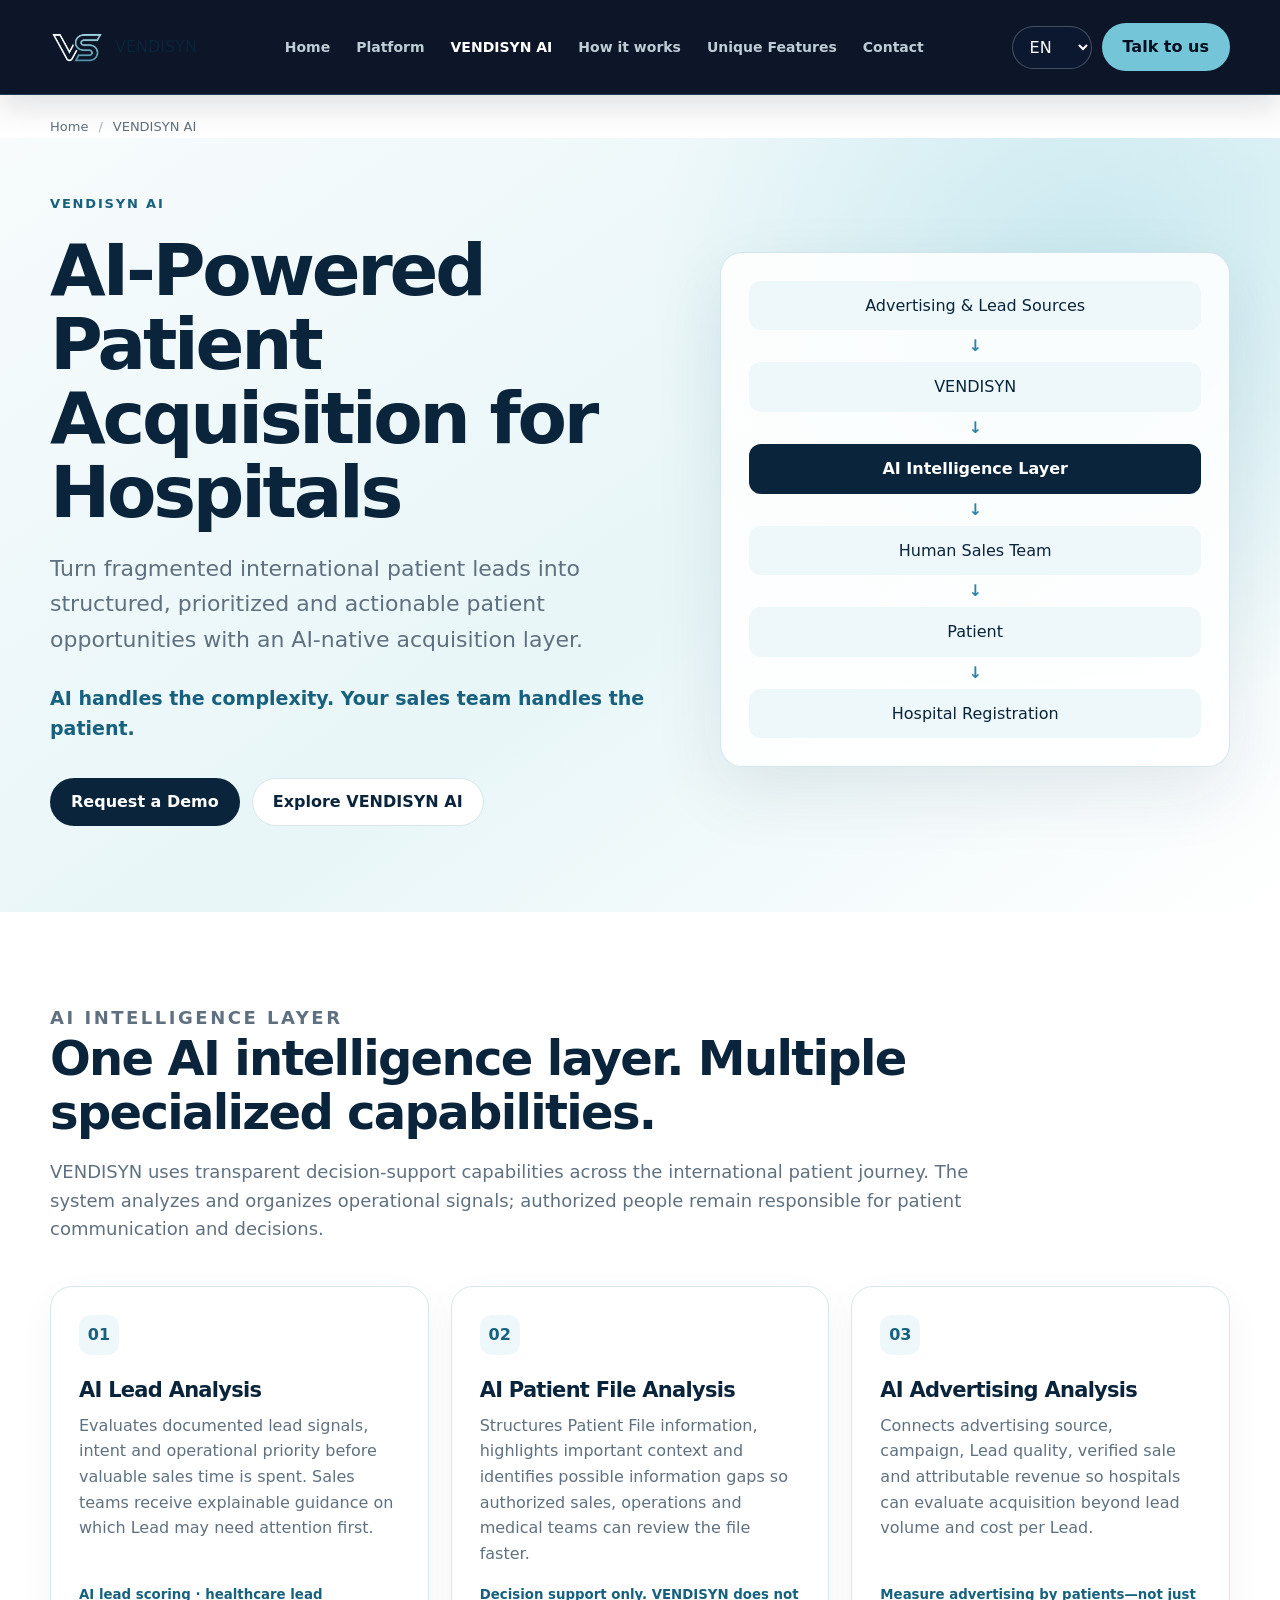
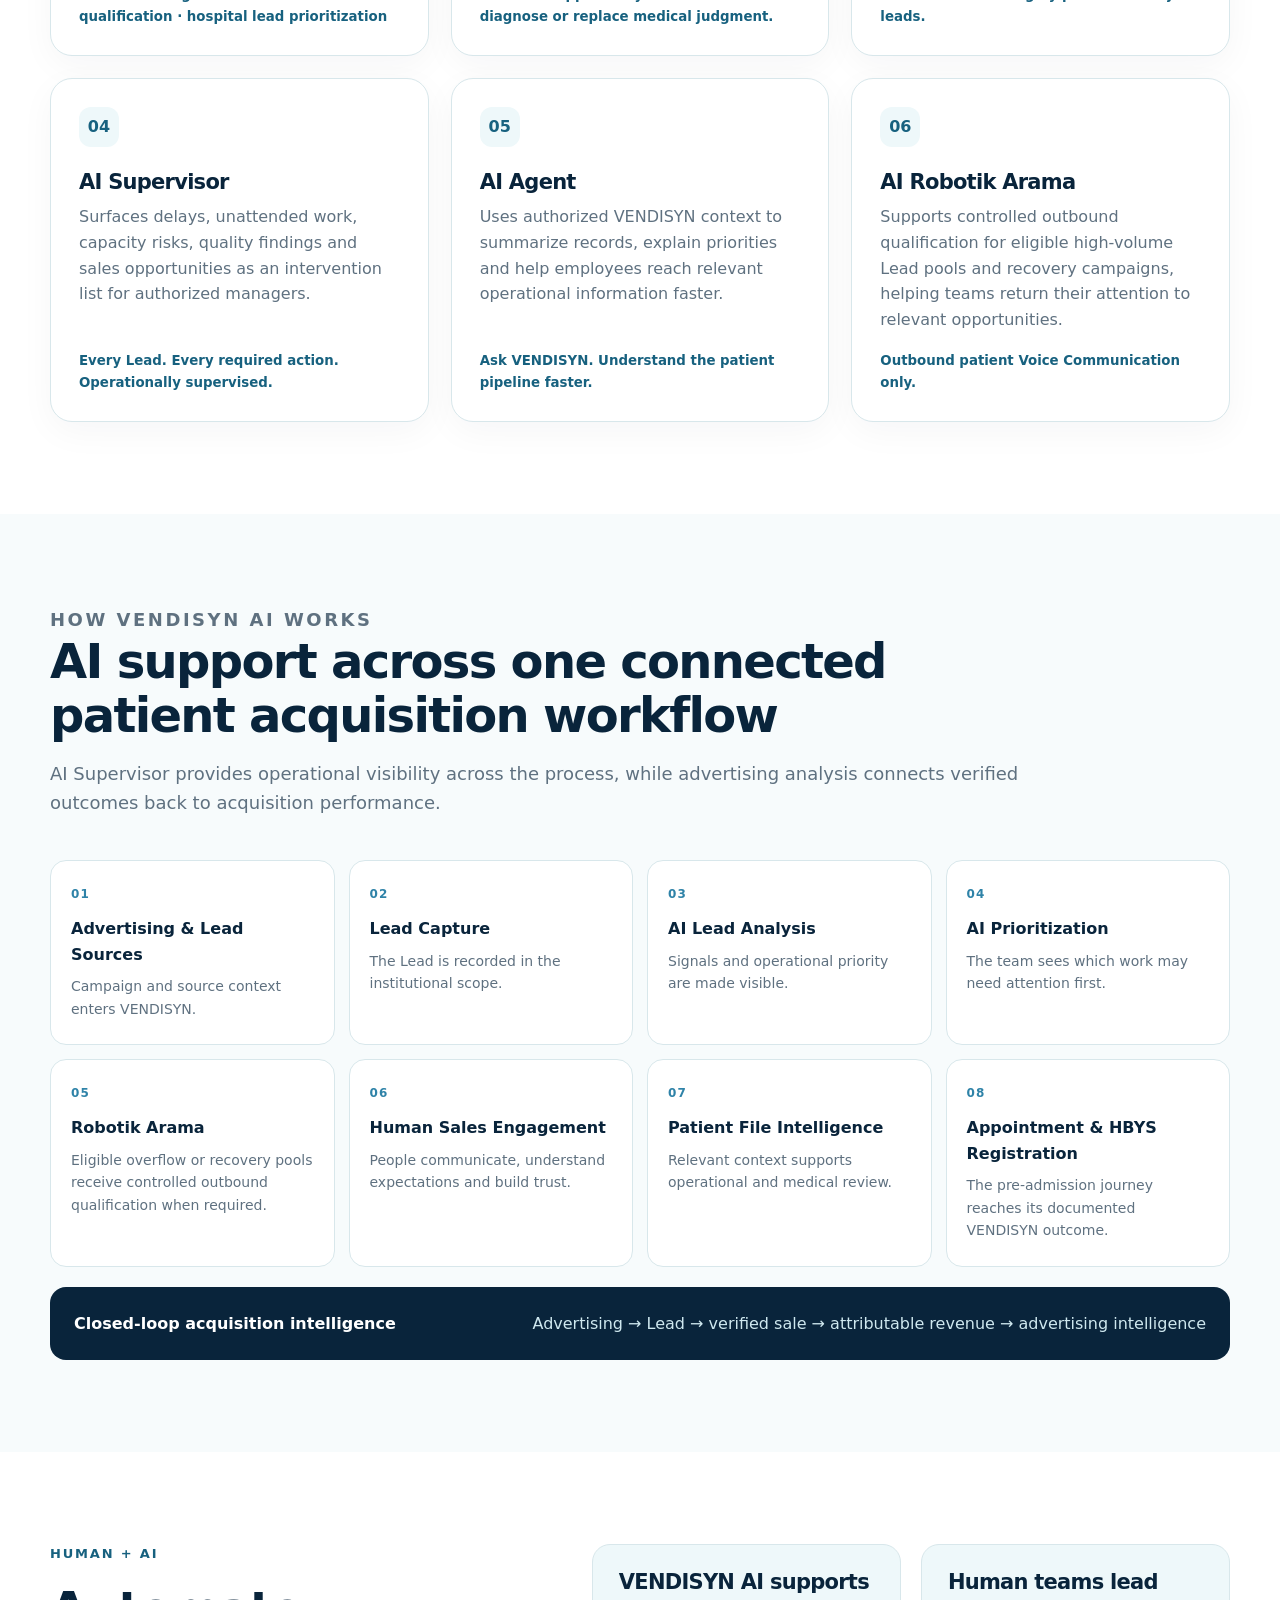
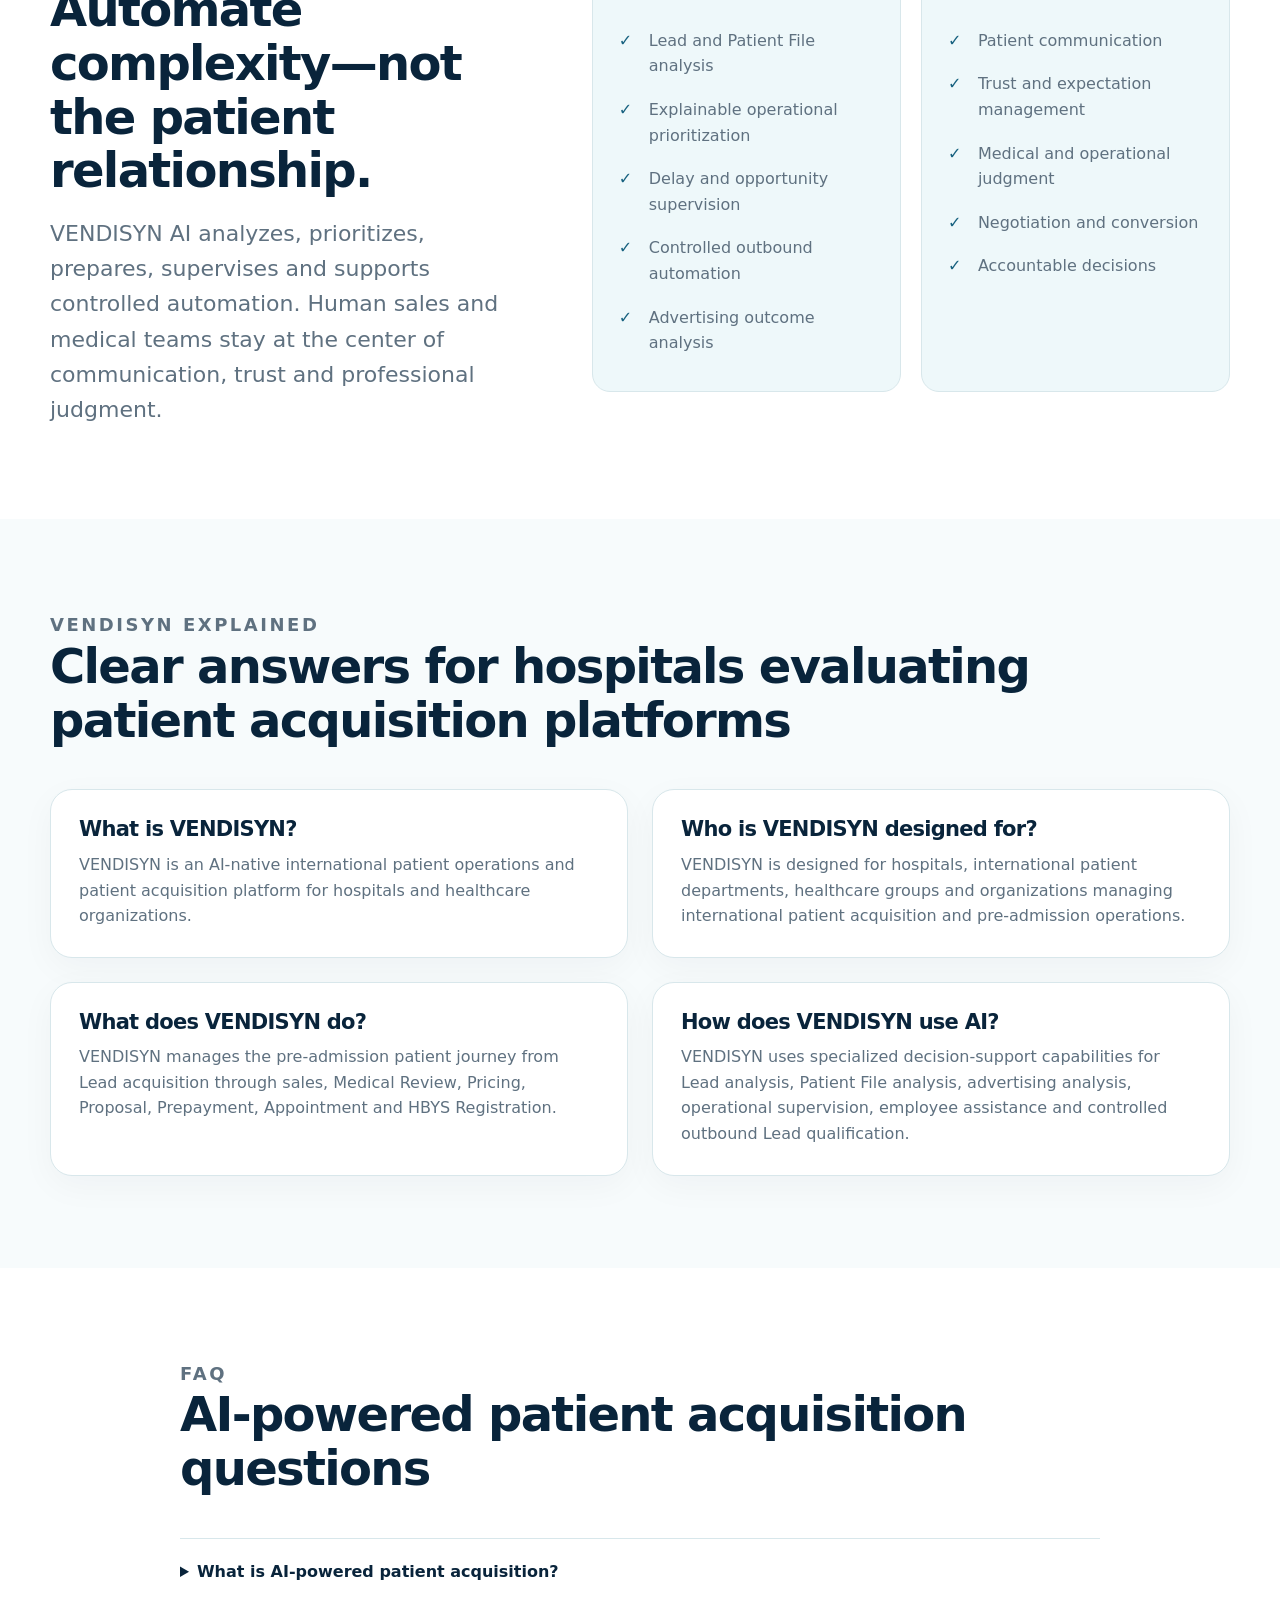
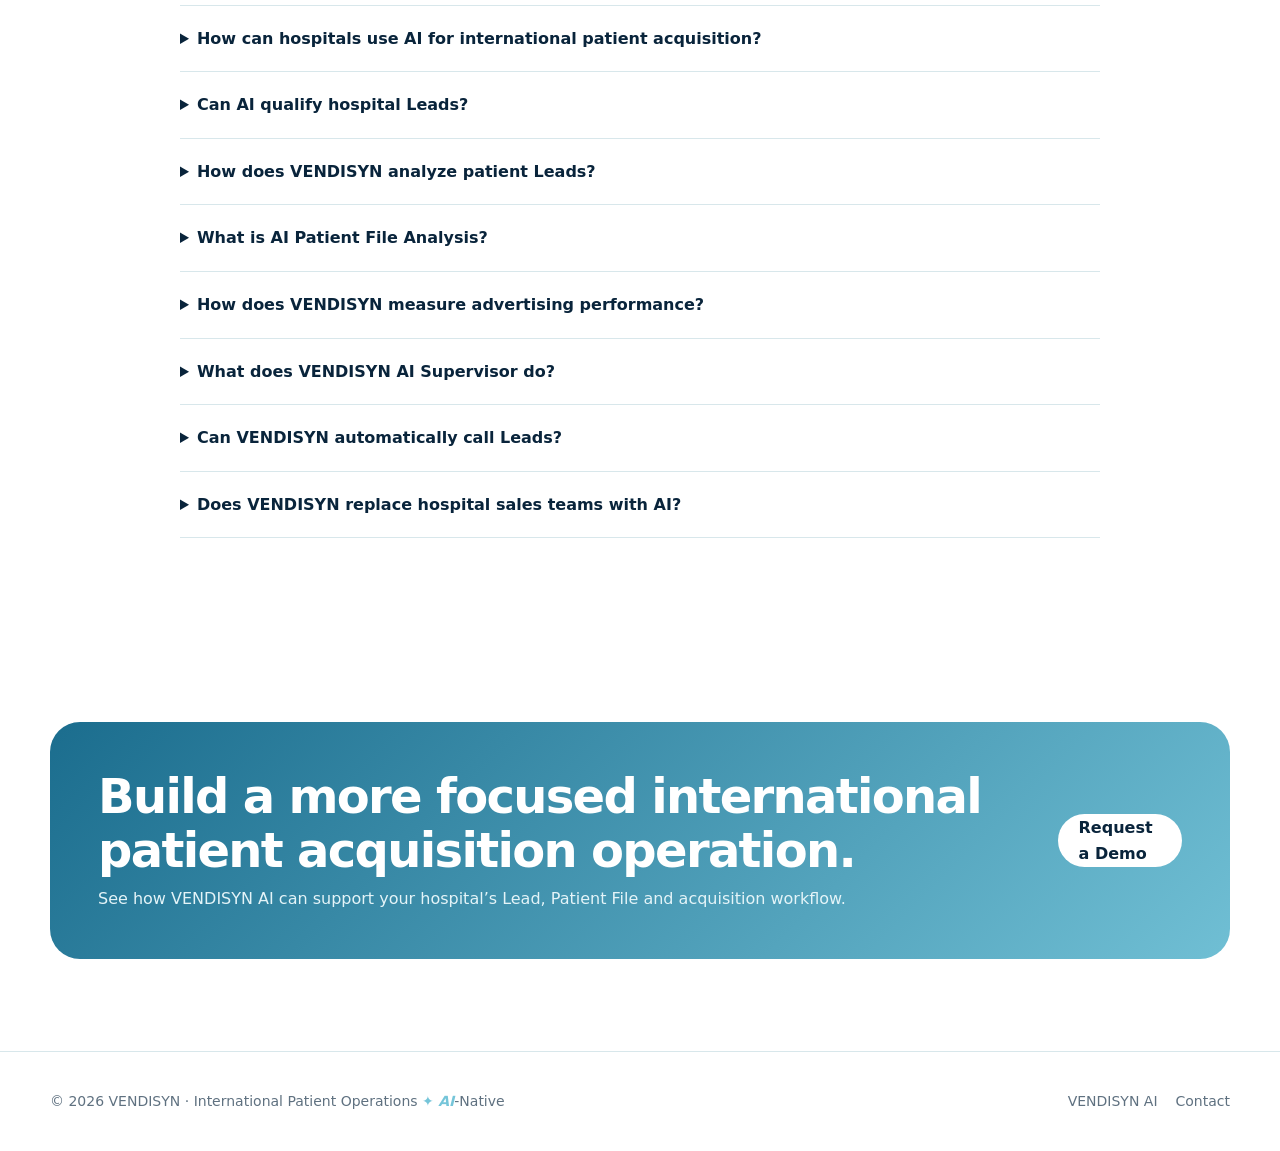
==== ai-powered-patient-acquisition.html @ 74952fb4 "feat: add multilingual VENDISYN AI landing page" ====
<!doctype html>
<html lang="en">
<head>
  <meta charset="utf-8">
  <meta name="viewport" content="width=device-width,initial-scale=1">
  <meta name="description" content="VENDISYN helps hospitals analyze, prioritize and supervise international patient leads with AI-powered patient acquisition and human-led engagement.">
  <meta name="robots" content="index,follow,max-image-preview:large">
  <link rel="canonical" href="https://vendisyn.com/ai-powered-patient-acquisition.html">
  <link rel="alternate" hreflang="en" href="https://vendisyn.com/ai-powered-patient-acquisition.html">
  <link rel="alternate" hreflang="tr" href="https://vendisyn.com/tr/ai-powered-patient-acquisition.html">
  <link rel="alternate" hreflang="fr" href="https://vendisyn.com/fr/ai-powered-patient-acquisition.html">
  <link rel="alternate" hreflang="ar" href="https://vendisyn.com/ar/ai-powered-patient-acquisition.html">
  <link rel="alternate" hreflang="ru" href="https://vendisyn.com/ru/ai-powered-patient-acquisition.html">
  <link rel="alternate" hreflang="zh" href="https://vendisyn.com/zh/ai-powered-patient-acquisition.html">
  <link rel="alternate" hreflang="es" href="https://vendisyn.com/es/ai-powered-patient-acquisition.html">
  <link rel="alternate" hreflang="x-default" href="https://vendisyn.com/ai-powered-patient-acquisition.html">
  <meta property="og:type" content="website">
  <meta property="og:site_name" content="VENDISYN">
  <meta property="og:title" content="AI-Powered Patient Acquisition for Hospitals | VENDISYN">
  <meta property="og:description" content="Analyze, prioritize and supervise international patient opportunities while keeping human teams at the center of patient relationships.">
  <meta property="og:url" content="https://vendisyn.com/ai-powered-patient-acquisition.html">
  <meta property="og:image" content="https://vendisyn.com/assets/vendisyn-logo.png">
  <meta name="twitter:card" content="summary_large_image">
  <meta name="twitter:title" content="AI-Powered Patient Acquisition for Hospitals | VENDISYN">
  <meta name="twitter:description" content="An AI-native acquisition layer for hospital international patient operations.">
  <meta name="twitter:image" content="https://vendisyn.com/assets/vendisyn-logo.png">
  <title>AI-Powered Patient Acquisition for Hospitals | VENDISYN</title>
  <link rel="stylesheet" href="assets/styles.css?v=20260907-1">
  <script defer src="assets/ai-language.js?v=20260907-2"></script>
  <script type="application/ld+json">
  {
    "@context": "https://schema.org",
    "@graph": [
      {
        "@type": "WebPage",
        "@id": "https://vendisyn.com/ai-powered-patient-acquisition.html#webpage",
        "url": "https://vendisyn.com/ai-powered-patient-acquisition.html",
        "name": "AI-Powered Patient Acquisition for Hospitals",
        "description": "VENDISYN helps hospitals analyze, prioritize and supervise international patient leads while keeping human teams at the center of patient relationships.",
        "isPartOf": { "@id": "https://vendisyn.com/#website" },
        "about": { "@id": "https://vendisyn.com/#software" }
      },
      {
        "@type": "BreadcrumbList",
        "itemListElement": [
          { "@type": "ListItem", "position": 1, "name": "Home", "item": "https://vendisyn.com/" },
          { "@type": "ListItem", "position": 2, "name": "VENDISYN AI", "item": "https://vendisyn.com/ai-powered-patient-acquisition.html" }
        ]
      },
      {
        "@type": "FAQPage",
        "mainEntity": [
          { "@type": "Question", "name": "What is AI-powered patient acquisition?", "acceptedAnswer": { "@type": "Answer", "text": "AI-powered patient acquisition uses analysis, prioritization, supervision and controlled automation to help hospital teams turn incoming leads into structured patient opportunities." } },
          { "@type": "Question", "name": "How can hospitals use AI for international patient acquisition?", "acceptedAnswer": { "@type": "Answer", "text": "Hospitals can use AI-assisted decision support to assess lead signals, prioritize follow-up, summarize Patient File context, identify operational delays and connect advertising activity with verified operational outcomes." } },
          { "@type": "Question", "name": "Can AI qualify hospital leads?", "acceptedAnswer": { "@type": "Answer", "text": "AI and controlled outbound Robotik Arama workflows can support initial qualification and prioritization. Human sales teams remain responsible for patient conversations, trust and conversion decisions." } },
          { "@type": "Question", "name": "What does VENDISYN AI Supervisor do?", "acceptedAnswer": { "@type": "Answer", "text": "VENDISYN AI Supervisor surfaces delays, unattended work, capacity risks and sales opportunities as a read-only intervention list for authorized managers." } },
          { "@type": "Question", "name": "Can VENDISYN automatically call leads?", "acceptedAnswer": { "@type": "Answer", "text": "Yes. VENDISYN supports controlled outbound Robotik Arama for eligible high-volume and recovery lead pools. It is not an inbound call center, PBX or IVR system." } },
          { "@type": "Question", "name": "Does VENDISYN replace hospital sales teams with AI?", "acceptedAnswer": { "@type": "Answer", "text": "No. VENDISYN is designed to make human sales teams more effective. AI supports analysis, prioritization, supervision and controlled automation while human teams manage conversations and relationships where trust matters most." } }
        ]
      }
    ]
  }
  </script>
</head>
<body class="ai-page">
<a class="skip-link" href="#main">Skip to content</a>
<header class="site-header"><div class="container nav"><a class="brand" href="index.html"><img src="assets/vendisyn-logo.png" alt="VENDISYN"><span>VENDISYN</span></a><nav class="nav-links" data-menu><a href="index.html" data-i18n="navHome">Home</a><a href="platform.html" data-i18n="navPlatform">Platform</a><a aria-current="page" href="ai-powered-patient-acquisition.html">VENDISYN AI</a><a href="how-it-works.html" data-i18n="navHow">How it works</a><a href="unique-features.html" data-i18n="navUnique">Unique Features</a><a href="contact.html" data-i18n="navContact">Contact</a></nav><div class="nav-actions"><select class="language-select" data-language aria-label="Language"><option value="en">EN</option><option value="tr">TR</option><option value="fr">FR</option><option value="ar">AR</option><option value="ru">RU</option><option value="zh">中文</option><option value="es">ES</option></select><a class="button" href="contact.html" data-i18n="navTalk">Talk to us</a><button class="menu-button" data-menu-button aria-label="Menu" aria-expanded="false"><svg width="26" height="26" viewBox="0 0 24 24" fill="none" stroke="currentColor" stroke-width="2"><path d="M4 7h16M4 12h16M4 17h16"/></svg></button></div></div></header>

<main id="main">
  <nav class="breadcrumb container" aria-label="Breadcrumb"><ol><li><a href="index.html">Home</a></li><li aria-current="page">VENDISYN AI</li></ol></nav>
  <section class="ai-hero"><div class="container ai-hero-grid"><div><p class="eyebrow">VENDISYN AI</p><h1>AI-Powered Patient Acquisition for Hospitals</h1><p class="lead">Turn fragmented international patient leads into structured, prioritized and actionable patient opportunities with an AI-native acquisition layer.</p><p class="ai-principle">AI handles the complexity. Your sales team handles the patient.</p><div class="hero-actions"><a class="button" href="contact.html">Request a Demo</a><a class="button secondary" href="#intelligence-layer">Explore VENDISYN AI</a></div></div><aside class="ai-map" aria-label="VENDISYN AI acquisition workflow"><span>Advertising &amp; Lead Sources</span><b>↓</b><span>VENDISYN</span><b>↓</b><strong>AI Intelligence Layer</strong><b>↓</b><span>Human Sales Team</span><b>↓</b><span>Patient</span><b>↓</b><span>Hospital Registration</span></aside></div></section>

  <section class="section" id="intelligence-layer"><div class="container"><div class="section-head wide"><p class="eyebrow">AI INTELLIGENCE LAYER</p><h2>One AI intelligence layer. Multiple specialized capabilities.</h2><p>VENDISYN uses transparent decision-support capabilities across the international patient journey. The system analyzes and organizes operational signals; authorized people remain responsible for patient communication and decisions.</p></div><div class="ai-capability-grid">
    <article class="card"><span class="number">01</span><h3>AI Lead Analysis</h3><p>Evaluates documented lead signals, intent and operational priority before valuable sales time is spent. Sales teams receive explainable guidance on which Lead may need attention first.</p><small>AI lead scoring · healthcare lead qualification · hospital lead prioritization</small></article>
    <article class="card"><span class="number">02</span><h3>AI Patient File Analysis</h3><p>Structures Patient File information, highlights important context and identifies possible information gaps so authorized sales, operations and medical teams can review the file faster.</p><small>Decision support only. VENDISYN does not diagnose or replace medical judgment.</small></article>
    <article class="card"><span class="number">03</span><h3>AI Advertising Analysis</h3><p>Connects advertising source, campaign, Lead quality, verified sale and attributable revenue so hospitals can evaluate acquisition beyond lead volume and cost per Lead.</p><small>Measure advertising by patients—not just leads.</small></article>
    <article class="card"><span class="number">04</span><h3>AI Supervisor</h3><p>Surfaces delays, unattended work, capacity risks, quality findings and sales opportunities as an intervention list for authorized managers.</p><small>Every Lead. Every required action. Operationally supervised.</small></article>
    <article class="card"><span class="number">05</span><h3>AI Agent</h3><p>Uses authorized VENDISYN context to summarize records, explain priorities and help employees reach relevant operational information faster.</p><small>Ask VENDISYN. Understand the patient pipeline faster.</small></article>
    <article class="card"><span class="number">06</span><h3>AI Robotik Arama</h3><p>Supports controlled outbound qualification for eligible high-volume Lead pools and recovery campaigns, helping teams return their attention to relevant opportunities.</p><small>Outbound patient Voice Communication only.</small></article>
  </div></div></section>

  <section class="section soft"><div class="container"><div class="section-head wide"><p class="eyebrow">HOW VENDISYN AI WORKS</p><h2>AI support across one connected patient acquisition workflow</h2><p>AI Supervisor provides operational visibility across the process, while advertising analysis connects verified outcomes back to acquisition performance.</p></div><div class="ai-workflow"><div><strong>Advertising &amp; Lead Sources</strong><span>Campaign and source context enters VENDISYN.</span></div><div><strong>Lead Capture</strong><span>The Lead is recorded in the institutional scope.</span></div><div><strong>AI Lead Analysis</strong><span>Signals and operational priority are made visible.</span></div><div><strong>AI Prioritization</strong><span>The team sees which work may need attention first.</span></div><div><strong>Robotik Arama</strong><span>Eligible overflow or recovery pools receive controlled outbound qualification when required.</span></div><div><strong>Human Sales Engagement</strong><span>People communicate, understand expectations and build trust.</span></div><div><strong>Patient File Intelligence</strong><span>Relevant context supports operational and medical review.</span></div><div><strong>Appointment &amp; HBYS Registration</strong><span>The pre-admission journey reaches its documented VENDISYN outcome.</span></div></div><div class="closed-loop"><strong>Closed-loop acquisition intelligence</strong><span>Advertising → Lead → verified sale → attributable revenue → advertising intelligence</span></div></div></section>

  <section class="section"><div class="container human-ai"><div><p class="eyebrow">HUMAN + AI</p><h2>Automate complexity—not the patient relationship.</h2><p class="lead">VENDISYN AI analyzes, prioritizes, prepares, supervises and supports controlled automation. Human sales and medical teams stay at the center of communication, trust and professional judgment.</p></div><div class="human-ai-columns"><article><h3>VENDISYN AI supports</h3><ul class="feature-list"><li>Lead and Patient File analysis</li><li>Explainable operational prioritization</li><li>Delay and opportunity supervision</li><li>Controlled outbound automation</li><li>Advertising outcome analysis</li></ul></article><article><h3>Human teams lead</h3><ul class="feature-list"><li>Patient communication</li><li>Trust and expectation management</li><li>Medical and operational judgment</li><li>Negotiation and conversion</li><li>Accountable decisions</li></ul></article></div></div></section>

  <section class="section soft entity-answers"><div class="container"><div class="section-head wide"><p class="eyebrow">VENDISYN EXPLAINED</p><h2>Clear answers for hospitals evaluating patient acquisition platforms</h2></div><div class="grid-2"><article class="card"><h3>What is VENDISYN?</h3><p>VENDISYN is an AI-native international patient operations and patient acquisition platform for hospitals and healthcare organizations.</p></article><article class="card"><h3>Who is VENDISYN designed for?</h3><p>VENDISYN is designed for hospitals, international patient departments, healthcare groups and organizations managing international patient acquisition and pre-admission operations.</p></article><article class="card"><h3>What does VENDISYN do?</h3><p>VENDISYN manages the pre-admission patient journey from Lead acquisition through sales, Medical Review, Pricing, Proposal, Prepayment, Appointment and HBYS Registration.</p></article><article class="card"><h3>How does VENDISYN use AI?</h3><p>VENDISYN uses specialized decision-support capabilities for Lead analysis, Patient File analysis, advertising analysis, operational supervision, employee assistance and controlled outbound Lead qualification.</p></article></div></div></section>

  <section class="section"><div class="container faq"><div class="section-head wide"><p class="eyebrow">FAQ</p><h2>AI-powered patient acquisition questions</h2></div><details><summary>What is AI-powered patient acquisition?</summary><p>It uses analysis, prioritization, supervision and controlled automation to help hospital teams turn incoming Leads into structured patient opportunities.</p></details><details><summary>How can hospitals use AI for international patient acquisition?</summary><p>Hospitals can use AI-assisted decision support to assess Lead signals, prioritize follow-up, summarize Patient File context, identify operational delays and connect advertising activity with verified outcomes.</p></details><details><summary>Can AI qualify hospital Leads?</summary><p>AI and controlled outbound Robotik Arama workflows can support initial qualification and prioritization. Human sales teams remain responsible for patient conversations, trust and conversion decisions.</p></details><details><summary>How does VENDISYN analyze patient Leads?</summary><p>VENDISYN evaluates documented Lead signals and operational context through transparent rules, then presents explainable priority and recommended-action guidance to authorized users.</p></details><details><summary>What is AI Patient File Analysis?</summary><p>It organizes Patient File context, highlights relevant information and helps identify possible gaps. It does not diagnose, prescribe treatment or replace medical professionals.</p></details><details><summary>How does VENDISYN measure advertising performance?</summary><p>VENDISYN links source and campaign information with Lead quality, verified sales and attributable Proposal revenue. It does not represent post-registration clinical billing or treatment revenue.</p></details><details><summary>What does VENDISYN AI Supervisor do?</summary><p>It surfaces delays, unattended work, capacity risks and opportunities as a read-only intervention list for authorized managers.</p></details><details><summary>Can VENDISYN automatically call Leads?</summary><p>Yes. VENDISYN supports controlled outbound Robotik Arama for eligible high-volume and recovery pools. It is not an inbound call center, PBX or IVR system.</p></details><details><summary>Does VENDISYN replace hospital sales teams with AI?</summary><p>No. VENDISYN makes human teams more effective. AI supports analysis, prioritization, supervision and controlled automation while people manage conversations and relationships where trust matters most.</p></details></div></section>

  <section class="section"><div class="container cta"><div><h2>Build a more focused international patient acquisition operation.</h2><p>See how VENDISYN AI can support your hospital’s Lead, Patient File and acquisition workflow.</p></div><a class="button light" href="contact.html">Request a Demo</a></div></section>
</main>
<footer class="site-footer"><div class="container footer-row"><div>© <span data-year></span> VENDISYN · <span data-i18n="brandDescriptor">International Patient Operations</span> <span class="ai-signature" dir="ltr"><span class="ai-star" aria-hidden="true">✦&nbsp;</span><em class="ai-text">AI</em><span class="native-text">-Native</span></span></div><div class="footer-links"><a href="ai-powered-patient-acquisition.html">VENDISYN AI</a><a href="contact.html" data-i18n="navContact">Contact</a></div></div></footer>
</body>
</html>
---- assets/styles.css ----
:root {
  --ink: #09243b;
  --muted: #5f7180;
  --blue: #2f83a8;
  --blue-dark: #17617f;
  --aqua: #75c5d9;
  --pale: #eef8fa;
  --line: #d8e7eb;
  --white: #ffffff;
  --shadow: 0 24px 70px rgba(9, 36, 59, .09);
  --radius: 22px;
  --max: 1180px;
}

/* VENDISYN AI sales page */
.breadcrumb { padding-top: 22px; }
.breadcrumb ol { display: flex; gap: 10px; margin: 0; padding: 0; list-style: none; color: var(--muted); font-size: 13px; }
.breadcrumb li + li::before { content: "/"; margin-right: 10px; color: #9eb4c2; }
.breadcrumb a:hover { color: var(--blue-dark); }
.ai-hero { position: relative; overflow: hidden; padding: 56px 0 86px; background: radial-gradient(circle at 85% 20%, rgba(117,197,217,.28), transparent 35%), linear-gradient(145deg, #f7fbfc 0%, #e8f6f8 55%, #fff 100%); }
.ai-hero-grid { display: grid; grid-template-columns: 1.08fr .92fr; align-items: center; gap: 72px; }
.ai-hero h1 { max-width: 760px; margin: 0 0 22px; font-size: clamp(42px, 6vw, 72px); line-height: 1.03; letter-spacing: -.045em; }
.ai-principle { margin: 26px 0 0; color: var(--blue-dark); font-size: 19px; font-weight: 800; }
.ai-map { display: grid; gap: 8px; padding: 28px; border: 1px solid rgba(47,131,168,.2); border-radius: var(--radius); background: rgba(255,255,255,.88); box-shadow: var(--shadow); text-align: center; }
.ai-map span, .ai-map strong { padding: 12px 14px; border-radius: 12px; background: var(--pale); }
.ai-map strong { color: white; background: var(--ink); }
.ai-map b { color: var(--blue); line-height: 1; }
.ai-capability-grid { display: grid; grid-template-columns: repeat(3, 1fr); gap: 22px; }
.ai-capability-grid .card { display: flex; flex-direction: column; }
.ai-capability-grid small { display: block; margin-top: auto; padding-top: 18px; color: var(--blue-dark); font-weight: 700; }
.ai-workflow { display: grid; grid-template-columns: repeat(4, 1fr); gap: 14px; counter-reset: ai-flow; }
.ai-workflow div { min-height: 148px; padding: 24px 20px; border: 1px solid var(--line); border-radius: 16px; background: white; }
.ai-workflow div::before { counter-increment: ai-flow; content: counter(ai-flow, decimal-leading-zero); display: block; margin-bottom: 12px; color: var(--blue); font-size: 12px; font-weight: 800; letter-spacing: .1em; }
.ai-workflow strong, .ai-workflow span { display: block; }
.ai-workflow span { margin-top: 8px; color: var(--muted); font-size: 14px; }
.closed-loop { display: flex; justify-content: space-between; gap: 24px; margin-top: 20px; padding: 24px; border-radius: 16px; color: white; background: var(--ink); }
.closed-loop span { color: #cfe8ef; }
.human-ai { display: grid; grid-template-columns: .85fr 1.15fr; gap: 70px; align-items: start; }
.human-ai-columns { display: grid; grid-template-columns: 1fr 1fr; gap: 20px; }
.human-ai-columns article { padding: 26px; border: 1px solid var(--line); border-radius: 18px; background: var(--pale); }
.entity-answers .card h3 { margin-top: 0; }
.faq { max-width: 920px; }
.faq details { border-top: 1px solid var(--line); }
.faq details:last-child { border-bottom: 1px solid var(--line); }
.faq summary { padding: 20px 34px 20px 0; cursor: pointer; font-weight: 800; }
.faq details p { margin: -5px 0 22px; color: var(--muted); }

@media (max-width: 900px) {
  .ai-hero-grid, .human-ai { grid-template-columns: 1fr; gap: 40px; }
  .ai-capability-grid { grid-template-columns: repeat(2, 1fr); }
  .ai-workflow { grid-template-columns: repeat(2, 1fr); }
}

@media (max-width: 620px) {
  .ai-hero { padding: 42px 0 62px; }
  .ai-capability-grid, .ai-workflow, .human-ai-columns { grid-template-columns: 1fr; }
  .closed-loop { flex-direction: column; }
}

* { box-sizing: border-box; }
html { scroll-behavior: smooth; }
body {
  margin: 0;
  color: var(--ink);
  background: var(--white);
  font-family: Inter, ui-sans-serif, system-ui, -apple-system, BlinkMacSystemFont, "Segoe UI", sans-serif;
  line-height: 1.6;
}
a { color: inherit; text-decoration: none; }
[data-i18n]:empty { display: none; }
img { max-width: 100%; }
button, select { font: inherit; }
.container { width: min(calc(100% - 40px), var(--max)); margin-inline: auto; }
.skip-link { position: fixed; left: 12px; top: -80px; z-index: 99; padding: 10px 16px; background: var(--ink); color: white; border-radius: 8px; }
.skip-link:focus { top: 12px; }

.site-header { position: sticky; top: 0; z-index: 20; border-bottom: 1px solid rgba(117,197,217,.22); background: rgba(4, 12, 32, .96); box-shadow: 0 12px 32px rgba(4,12,32,.13); backdrop-filter: blur(18px); }
.nav { min-height: 94px; display: flex; align-items: center; justify-content: space-between; gap: 24px; }
.brand { display: inline-flex; align-items: center; gap: 11px; }
.brand img { width: 54px; height: 38px; object-fit: contain; }
.brand-copy { display: flex; flex-direction: column; line-height: 1.05; }
.brand-copy strong { font-size: 14px; letter-spacing: .18em; }
.brand-copy strong { color: white; }
.brand-copy small { margin-top: 5px; color: #9eb4c2; font-size: 9px; letter-spacing: .03em; }
.brand-descriptor { display: flex; flex-wrap: wrap; align-items: baseline; gap: 4px; }
.ai-signature { display: inline-flex; direction: ltr; white-space: nowrap; }
.ai-star, .ai-text { color: var(--aqua); }
.ai-text { font-weight: 800; font-style: italic; }
.native-text { color: inherit; }
.nav-links { display: flex; align-items: center; gap: 26px; font-size: 14px; font-weight: 650; }
.nav-links a { color: #bdccd5; }
.nav-links a:hover, .nav-links a[aria-current="page"] { color: white; }
.nav-actions { display: flex; align-items: center; gap: 10px; }
.language-select { border: 1px solid rgba(255,255,255,.24); border-radius: 999px; padding: 10px 13px; background: #0b1830; color: white; }
.menu-button { display: none; border: 0; background: transparent; padding: 8px; color: white; }
.site-header .button { color: #041020; background: var(--aqua); }
.menu-button svg { display: block; }

.button { display: inline-flex; align-items: center; justify-content: center; gap: 8px; min-height: 48px; padding: 0 20px; border: 1px solid transparent; border-radius: 999px; background: var(--ink); color: white; font-weight: 750; transition: transform .2s, box-shadow .2s; }
.button:hover { transform: translateY(-2px); box-shadow: 0 12px 28px rgba(9,36,59,.18); }
.button.secondary { color: var(--ink); background: white; border-color: var(--line); }
.button.light { color: var(--ink); background: white; }

.hero { position: relative; overflow: hidden; padding: 94px 0 82px; background: linear-gradient(145deg, #f7fbfc 0%, #e8f6f8 55%, #fff 100%); }
.hero-grid { position: relative; z-index: 1; display: grid; grid-template-columns: 1.1fr .9fr; align-items: center; gap: 72px; }
.eyebrow { margin: 0 0 18px; color: var(--blue-dark); font-size: 13px; font-weight: 850; letter-spacing: .14em; text-transform: uppercase; }
h1, h2, h3 { margin-top: 0; line-height: 1.12; letter-spacing: -.035em; }
h1 { margin-bottom: 24px; font-size: clamp(42px, 6vw, 72px); }
h2 { margin-bottom: 18px; font-size: clamp(30px, 4vw, 48px); }
h3 { margin-bottom: 10px; font-size: 21px; }
.lead { max-width: 690px; margin: 0; color: var(--muted); font-size: clamp(18px, 2vw, 22px); }
.hero-actions { display: flex; flex-wrap: wrap; gap: 12px; margin-top: 34px; }
.hero-panel { padding: 34px; border: 1px solid rgba(255,255,255,.8); border-radius: 30px; background: rgba(255,255,255,.82); box-shadow: var(--shadow); }
.hero-proof h3 { max-width: 430px; margin-bottom: 14px; font-size: clamp(25px, 3vw, 34px); }
.panel-intro { margin: 0; color: var(--muted); }
.proof-list { display: grid; gap: 11px; margin-top: 25px; }
.proof-item { display: grid; grid-template-columns: 44px 1fr; gap: 14px; align-items: start; padding: 14px; border: 1px solid var(--line); border-radius: 16px; background: rgba(238,248,250,.76); }
.proof-item > span { display: grid; place-items: center; width: 38px; height: 38px; border-radius: 11px; color: white; background: var(--blue-dark); font-size: 12px; font-weight: 850; }
.proof-item strong, .proof-item small { display: block; }
.proof-item strong { margin-bottom: 3px; font-size: 15px; }
.proof-item small { color: var(--muted); font-size: 12px; line-height: 1.45; }
.metric-row { display: grid; grid-template-columns: repeat(3, 1fr); gap: 10px; margin-top: 20px; }
.metric { padding: 16px 12px; border-radius: 15px; background: var(--pale); text-align: center; }
.metric strong { display: block; font-size: 22px; }
.metric span { color: var(--muted); font-size: 12px; }

.section { padding: 92px 0; }
.section.soft { background: #f7fbfc; }
.section.dark { color: white; background: var(--ink); }
.section-head { max-width: 760px; margin-bottom: 42px; }
.section-head.wide { max-width: 980px; }
.section-head p { margin: 0; color: var(--muted); font-size: 18px; }
.section-head p + p { margin-top: 16px; }
.dark .section-head p { color: #bfd0d9; }
.grid-3 { display: grid; grid-template-columns: repeat(3, 1fr); gap: 20px; }
.grid-2 { display: grid; grid-template-columns: repeat(2, 1fr); gap: 24px; }
.card { padding: 28px; border: 1px solid var(--line); border-radius: var(--radius); background: white; box-shadow: 0 10px 35px rgba(9,36,59,.04); }
.card p { margin: 0; color: var(--muted); }
.card .number { display: grid; place-items: center; width: 40px; height: 40px; margin-bottom: 24px; border-radius: 12px; color: var(--blue-dark); background: var(--pale); font-weight: 850; }
.icon { display: grid; place-items: center; width: 48px; height: 48px; margin-bottom: 22px; border-radius: 15px; color: var(--blue-dark); background: var(--pale); font-size: 20px; font-weight: 850; }
.origin-grid { margin-top: 48px; }
.origin-card { background: linear-gradient(145deg, #f9fcfd, #eef8fa); }
.origin-terms { display: grid; grid-template-columns: 1fr 1fr; gap: 12px; margin: 26px 0; }
.origin-terms div { padding: 18px; border: 1px solid var(--line); border-radius: 16px; background: white; }
.origin-terms strong, .origin-terms span { display: block; }
.origin-terms strong { margin-bottom: 5px; color: var(--blue-dark); font-size: 19px; }
.origin-terms span { color: var(--muted); font-size: 14px; }
.communication-card { border-color: #b9dce5; }
.channel-list { display: flex; flex-wrap: wrap; gap: 8px; margin-top: 26px; }
.channel-list span { padding: 8px 12px; border-radius: 999px; color: var(--blue-dark); background: var(--pale); font-size: 13px; font-weight: 750; }

.flow { display: grid; grid-template-columns: repeat(8, 1fr); align-items: stretch; gap: 8px; margin-top: 42px; }
.hero + .section.soft { padding-top: 76px; padding-bottom: 76px; }
.flow-step { position: relative; min-height: 142px; padding: 18px 14px; border: 1px solid var(--line); border-radius: 17px; background: white; }
.flow-step:not(:last-child)::after { content: "→"; position: absolute; z-index: 2; right: -12px; top: 50%; transform: translateY(-50%); width: 20px; height: 20px; border-radius: 50%; background: var(--blue); color: white; font-size: 13px; text-align: center; line-height: 19px; }
.flow-step strong { display: block; margin-bottom: 7px; font-size: 14px; line-height: 1.3; }
.flow-step span { color: var(--muted); font-size: 12px; line-height: 1.4; }

.feature-list { list-style: none; padding: 0; margin: 24px 0 0; }
.feature-list li { position: relative; padding: 9px 0 9px 30px; color: var(--muted); }
.feature-list li::before { content: "✓"; position: absolute; left: 0; color: var(--blue-dark); font-weight: 900; }
.quote-block { padding: 36px; border-radius: 28px; background: linear-gradient(135deg, var(--ink), #164c67); color: white; }
.quote-block p { color: #cfe0e8; }
.quote-block .feature-list li { color: #edf7f9; }
.quote-block .feature-list li::before { color: #8ed7e5; }
.product-access { background: var(--ink); color: white; }
.product-access .lead, .product-access .feature-list li { color: #c7d8e1; }
.product-access .feature-list li::before { color: var(--aqua); }
.product-shot { width: min(100%, 510px); margin: 0 auto; padding: 12px; border: 1px solid rgba(255,255,255,.16); border-radius: 30px; background: rgba(255,255,255,.07); box-shadow: 0 28px 80px rgba(0,0,0,.3); }
.product-shot img { display: block; width: 100%; border-radius: 21px; }
.product-shot figcaption { padding: 11px 8px 2px; color: #a9c0cc; font-size: 12px; text-align: center; }
.product-features { overflow: hidden; background: #f7fbfc; }
.product-feature-list { display: grid; gap: 34px; }
.product-feature { display: grid; grid-template-columns: .72fr 1.28fr; align-items: center; gap: 42px; padding: 34px; border: 1px solid var(--line); border-radius: 28px; background: white; box-shadow: 0 18px 55px rgba(9,36,59,.06); }
.product-feature.reverse { grid-template-columns: 1.28fr .72fr; }
.product-feature.reverse .product-feature-copy { order: 2; }
.product-feature-copy p { margin: 0; color: var(--muted); font-size: 17px; }
.feature-index { display: inline-grid; place-items: center; width: 44px; height: 44px; margin-bottom: 18px; border-radius: 13px; color: white; background: var(--blue-dark); font-weight: 850; }
.interface-shot { margin: 0; padding: 9px; border: 1px solid #c9e0e6; border-radius: 20px; background: #eaf5f7; box-shadow: 0 20px 45px rgba(9,36,59,.12); }
.interface-shot img { display: block; width: 100%; border-radius: 13px; }
.compatibility-banner { display: flex; align-items: center; justify-content: space-between; gap: 40px; margin-top: 52px; padding: 42px; border-radius: 28px; color: white; background: linear-gradient(135deg, var(--ink), #17617f); }
.compatibility-banner h2 { max-width: 780px; margin-bottom: 14px; font-size: clamp(28px, 3.5vw, 42px); }
.compatibility-banner p { max-width: 800px; margin: 0; color: #d7e8ee; }
.compatibility-banner .eyebrow { margin-bottom: 14px; color: var(--aqua); }
.language-badges { display: grid; grid-template-columns: repeat(2, 58px); gap: 10px; flex: 0 0 auto; }
.language-badges span { display: grid; place-items: center; width: 58px; height: 58px; border: 1px solid rgba(255,255,255,.25); border-radius: 17px; background: rgba(255,255,255,.1); font-weight: 850; }

.page-hero { padding: 90px 0 70px; background: linear-gradient(145deg, #f7fbfc, #e8f6f8); }
.page-hero .lead { max-width: 800px; }
.split { display: grid; grid-template-columns: 1fr 1fr; gap: 64px; align-items: center; }
.tag { display: inline-block; margin: 4px 5px 4px 0; padding: 7px 11px; border-radius: 999px; color: var(--blue-dark); background: var(--pale); font-size: 13px; font-weight: 700; }

.cta { padding: 48px; border-radius: 30px; background: linear-gradient(135deg, #1b6d8e, #70bfd4); color: white; display: flex; align-items: center; justify-content: space-between; gap: 36px; }
.cta h2 { margin-bottom: 8px; }
.cta p { margin: 0; color: #e4f4f8; }

.contact-card { max-width: 760px; margin: 0 auto; padding: 48px; border: 1px solid var(--line); border-radius: 30px; text-align: center; box-shadow: var(--shadow); }
.contact-email { display: inline-block; margin: 18px 0 30px; color: var(--blue-dark); font-size: clamp(24px, 4vw, 38px); font-weight: 800; letter-spacing: -.03em; }
.contact-form { display: grid; grid-template-columns: 1fr 1fr; gap: 18px; text-align: left; }
.form-field { display: grid; gap: 7px; }
.form-field.full { grid-column: 1 / -1; }
.form-field label { color: var(--ink); font-size: 14px; font-weight: 750; }
.form-field input, .form-field textarea { width: 100%; border: 1px solid #cbdce2; border-radius: 13px; padding: 13px 14px; color: var(--ink); background: white; outline: none; }
.form-field input:focus, .form-field textarea:focus { border-color: var(--blue); box-shadow: 0 0 0 3px rgba(47,131,168,.13); }
.form-field textarea { min-height: 150px; resize: vertical; }
.honeypot { position: absolute !important; width: 1px !important; height: 1px !important; margin: -1px !important; padding: 0 !important; overflow: hidden !important; clip: rect(0 0 0 0) !important; clip-path: inset(50%) !important; white-space: nowrap !important; }
.form-actions { grid-column: 1 / -1; display: flex; flex-wrap: wrap; align-items: center; justify-content: space-between; gap: 14px; margin-top: 4px; }
.form-status { margin: 0; color: var(--muted); font-size: 14px; }
.form-status.success { color: #16714b; }
.form-status.error { color: #a42c2c; }
.turnstile-slot { min-height: 1px; }

.site-footer { padding: 38px 0; border-top: 1px solid var(--line); }
.footer-row { display: flex; align-items: center; justify-content: space-between; gap: 24px; color: var(--muted); font-size: 14px; }
.footer-links { display: flex; gap: 18px; }

.unique-hero { padding-top: 86px; }
.unique-hero .eyebrow { font-size: 16px; }
.unique-hero-grid { display: grid; grid-template-columns: 1.08fr .92fr; align-items: center; gap: 68px; }
.unique-hero-grid > *, .unique-proof p { min-width: 0; }
.unique-hero h1, .unique-proof strong, .unique-proof small { overflow-wrap: anywhere; }
.unique-proof { padding: 28px 32px; border: 1px solid var(--line); border-radius: 28px; background: white; box-shadow: var(--shadow); }
.unique-proof > div { display: grid; grid-template-columns: 46px 1fr; gap: 15px; align-items: center; padding: 15px 0; border-bottom: 1px solid var(--line); }
.unique-proof > div:last-child { border-bottom: 0; }
.unique-proof span { display: grid; place-items: center; width: 44px; height: 44px; border-radius: 13px; color: white; background: var(--blue-dark); font-weight: 850; }
.unique-proof p, .unique-proof strong, .unique-proof small { display: block; margin: 0; }
.unique-proof small { margin-top: 3px; color: var(--muted); }
.unique-grid { display: grid; grid-template-columns: repeat(2, minmax(0, 1fr)); gap: 22px; }
.unique-card { min-height: 100%; }
.unique-privacy { grid-column: 1 / -1; display: grid; grid-template-columns: .85fr 1.15fr; align-items: center; gap: 38px; padding: 36px; border-radius: 28px; color: white; background: linear-gradient(135deg, var(--ink), #17617f); box-shadow: var(--shadow); }
.unique-privacy p { margin: 0; color: #d7e8ee; }
.unique-privacy .number { display: grid; place-items: center; width: 40px; height: 40px; margin-bottom: 24px; border-radius: 12px; color: var(--ink); background: var(--aqua); font-weight: 850; }
.privacy-sample { padding: 24px; border-radius: 20px; background: rgba(255,255,255,.1); }
.privacy-sample div { display: flex; justify-content: space-between; gap: 20px; padding: 12px 0; border-bottom: 1px solid rgba(255,255,255,.18); }
.privacy-sample div:last-child { border-bottom: 0; }
.privacy-sample span { color: #b9d4df; }
.privacy-sample strong { text-align: right; font-family: ui-monospace, SFMono-Regular, Menlo, monospace; }
.unique-flow { display: grid; grid-template-columns: repeat(4, 1fr); gap: 12px; }
.unique-flow > div { position: relative; padding: 20px; border-radius: 17px; background: var(--pale); }
.unique-flow > div:not(:last-child)::after { content: "→"; position: absolute; z-index: 2; right: -12px; top: 50%; transform: translateY(-50%); display: grid; place-items: center; width: 22px; height: 22px; border-radius: 50%; color: white; background: var(--blue); font-size: 13px; }
.unique-flow strong, .unique-flow span { display: block; }
.unique-flow strong { margin-bottom: 6px; color: var(--blue-dark); }
.unique-flow span { color: var(--muted); font-size: 13px; }
[dir="rtl"] .unique-flow > div:not(:last-child)::after { content: "←"; right: auto; left: -12px; }

[dir="rtl"] .flow-step:not(:last-child)::after { content: "←"; right: auto; left: -12px; }
[dir="rtl"] .feature-list li { padding: 9px 30px 9px 0; }
[dir="rtl"] .feature-list li::before { left: auto; right: 0; }

@media (max-width: 980px) {
  .menu-button { display: block; }
  .nav-links { display: none; position: absolute; left: 20px; right: 20px; top: 86px; flex-direction: column; align-items: stretch; gap: 0; padding: 14px; border: 1px solid rgba(255,255,255,.15); border-radius: 18px; background: #071329; box-shadow: var(--shadow); }
  .nav-links.open { display: flex; }
  .nav-links a { padding: 12px; }
  .nav-actions .button { display: none; }
  .hero-grid, .split, .unique-hero-grid { grid-template-columns: 1fr; gap: 44px; }
  .product-feature, .product-feature.reverse { grid-template-columns: 1fr; gap: 28px; }
  .product-feature.reverse .product-feature-copy { order: 0; }
  .grid-3 { grid-template-columns: repeat(2, 1fr); }
  .flow { grid-template-columns: repeat(4, 1fr); }
  .unique-flow { grid-template-columns: repeat(2, 1fr); }
  .unique-flow > div:nth-child(2)::after { display: none; }
  .flow-step:nth-child(4)::after { display: none; }
}

@media (max-width: 640px) {
  .container { width: min(calc(100% - 28px), var(--max)); }
  .nav { min-height: 78px; }
  .brand img { width: 43px; }
  .brand-copy strong { font-size: 12px; }
  .brand-copy small { display: flex; max-width: 155px; font-size: 8px; line-height: 1.2; }
  .language-select { width: 68px; padding: 8px; }
  .hero { padding: 72px 0 58px; }
  .page-hero { padding: 66px 0 52px; }
  .section { padding: 66px 0; }
  .grid-3, .grid-2 { grid-template-columns: 1fr; }
  .unique-grid, .unique-privacy { grid-template-columns: 1fr; }
  .unique-privacy { grid-column: auto; padding: 28px 22px; }
  .origin-terms { grid-template-columns: 1fr; }
  .flow { grid-template-columns: repeat(2, 1fr); }
  .unique-flow { grid-template-columns: 1fr; }
  .unique-flow > div:nth-child(2)::after { display: grid; }
  .unique-flow > div:not(:last-child)::after { content: "↓"; right: auto; left: 50%; top: auto; bottom: -12px; transform: translateX(-50%); }
  [dir="rtl"] .unique-flow > div:not(:last-child)::after { content: "↓"; right: auto; left: 50%; }
  .flow-step:nth-child(2n)::after { display: none; }
  .metric-row { grid-template-columns: 1fr; }
  .cta { padding: 30px; flex-direction: column; align-items: flex-start; }
  .contact-card { padding: 30px 20px; }
  .contact-form { grid-template-columns: 1fr; }
  .product-feature { padding: 22px; }
  .compatibility-banner { padding: 30px 22px; flex-direction: column; align-items: flex-start; }
  .form-field.full, .form-actions { grid-column: auto; }
  .footer-row { align-items: flex-start; flex-direction: column; }
}
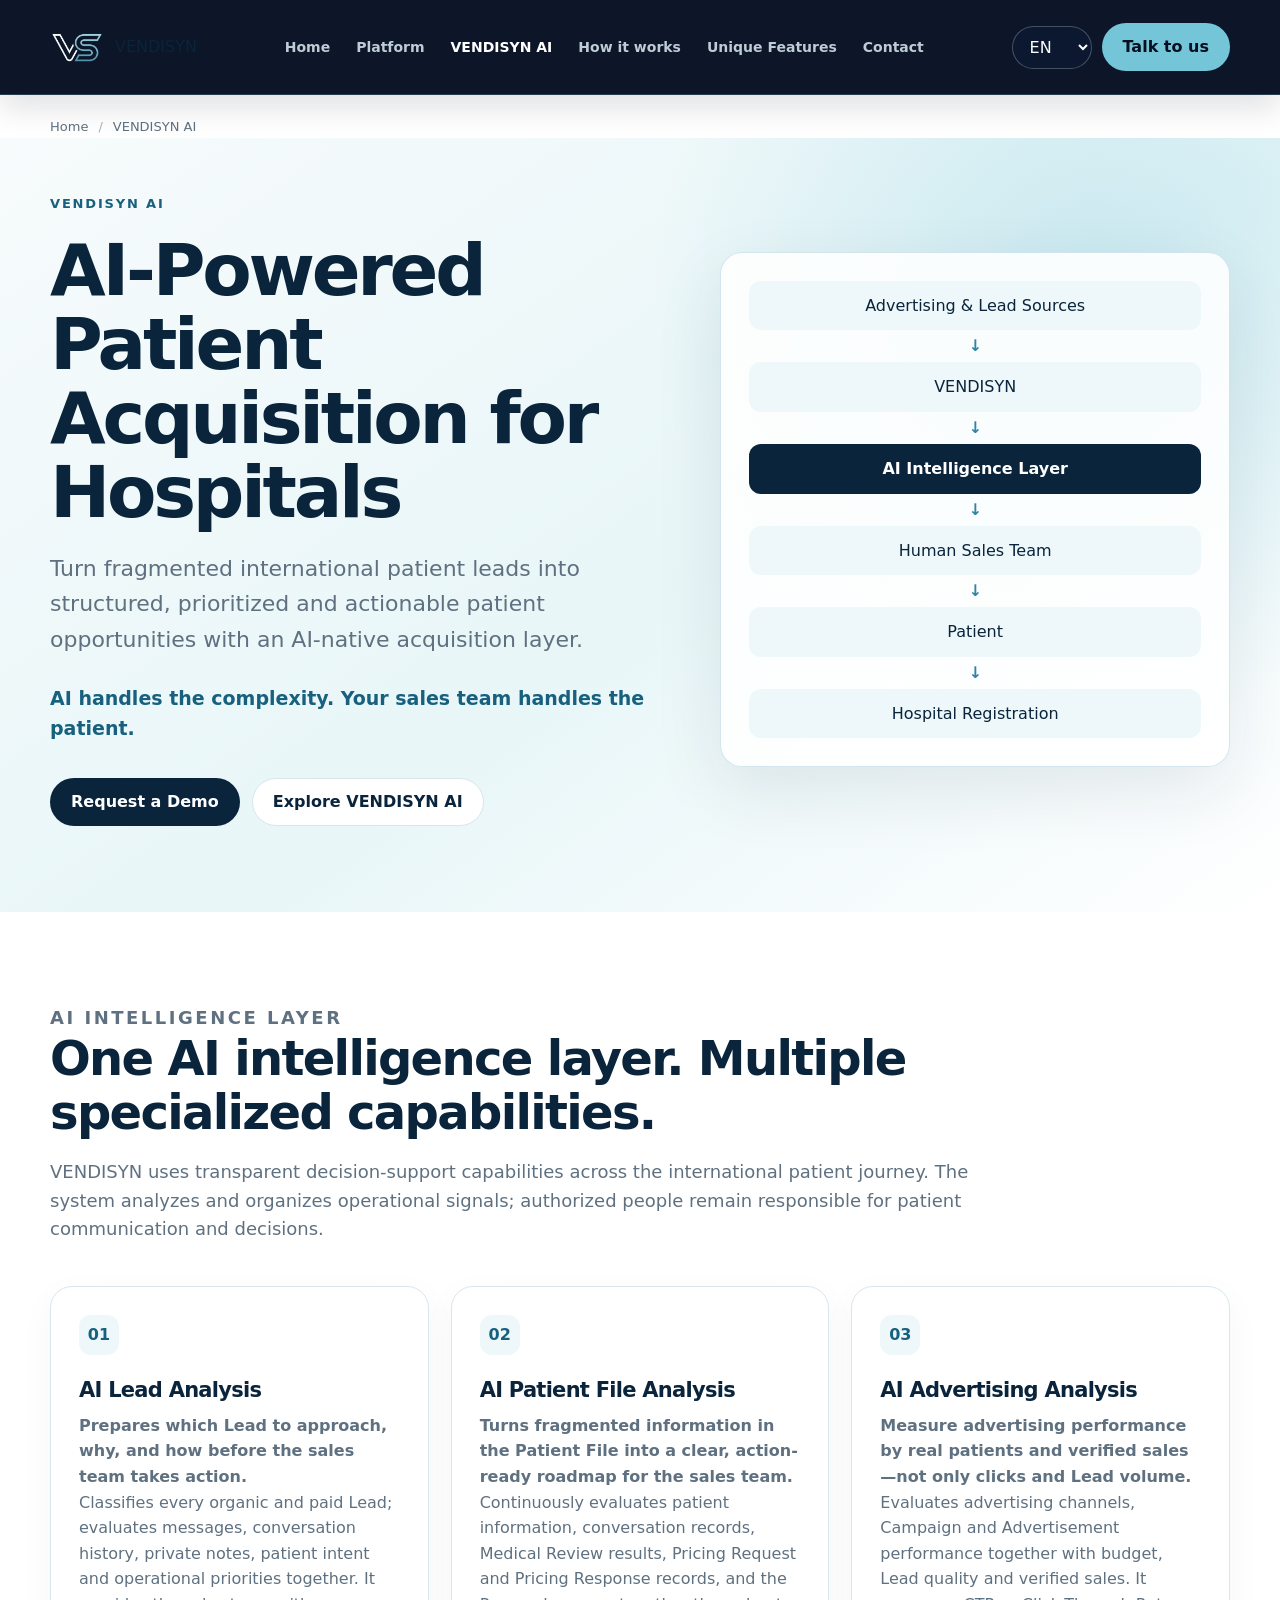
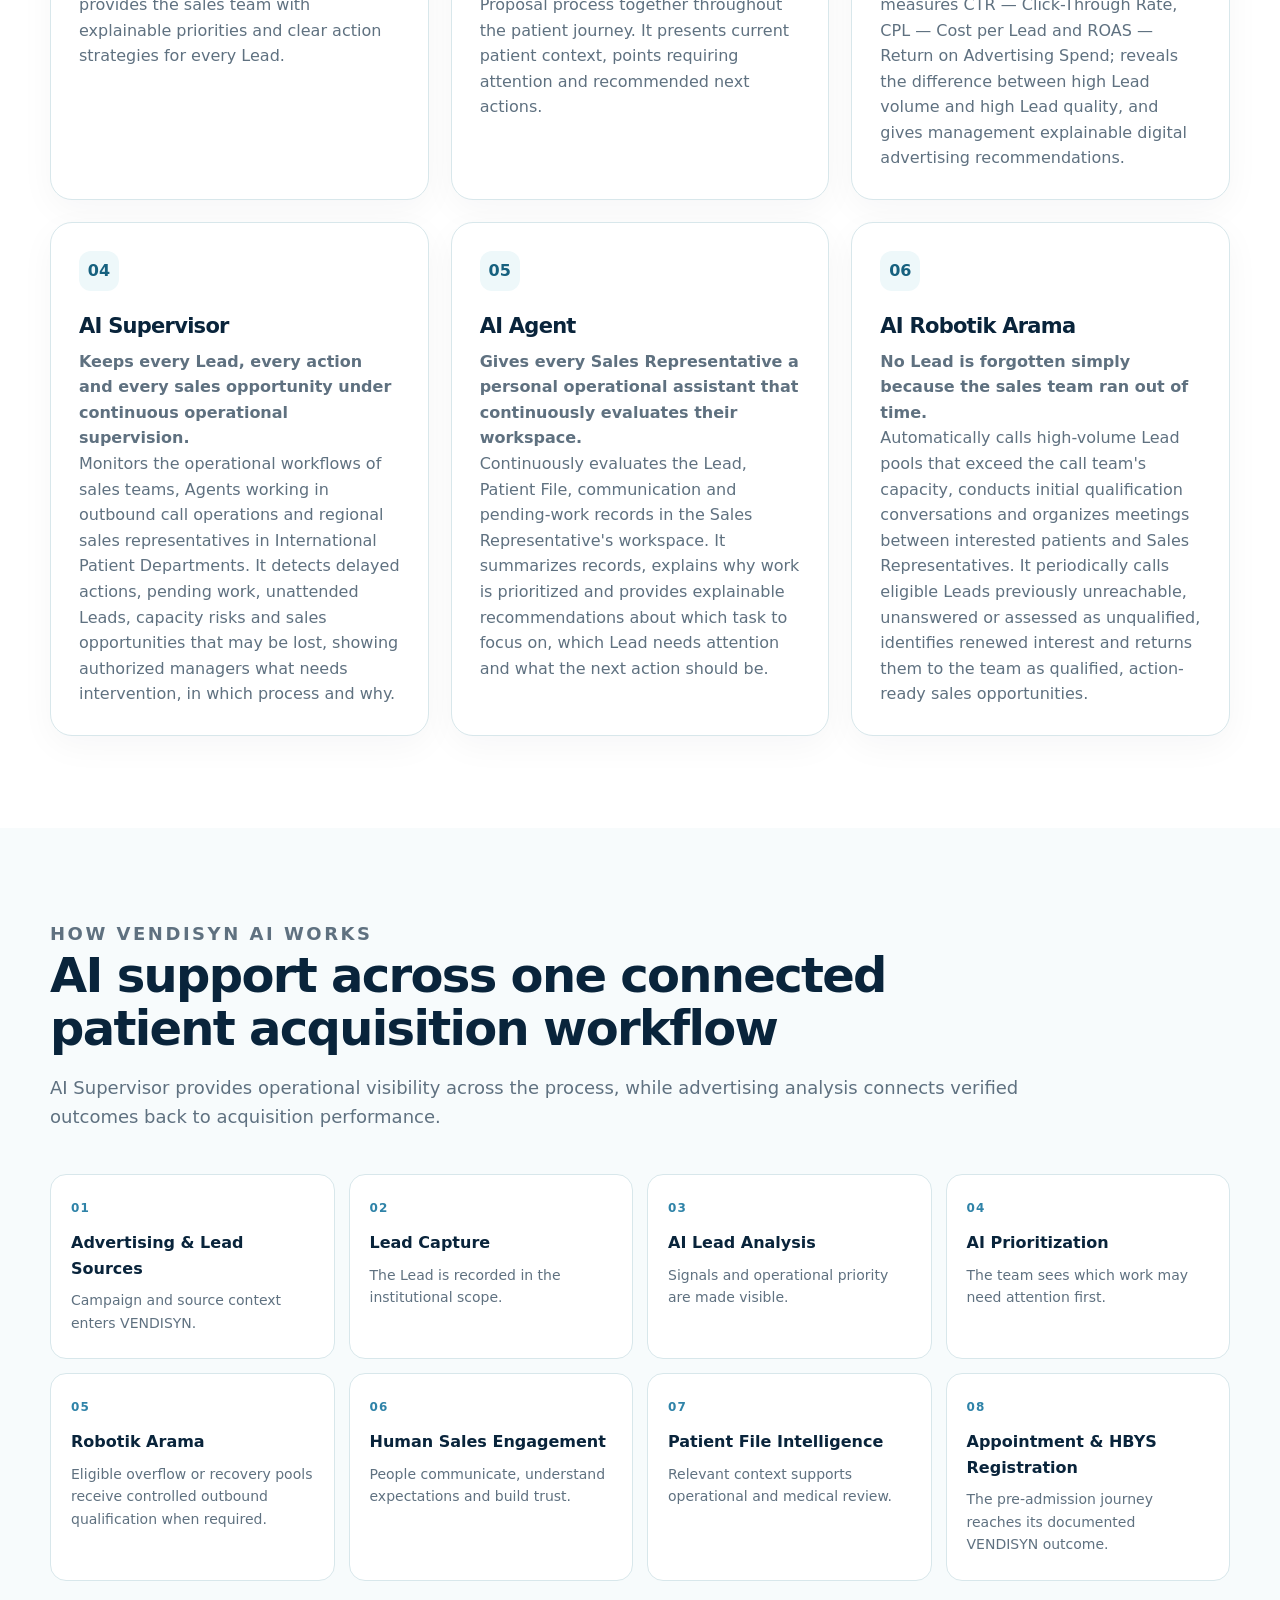
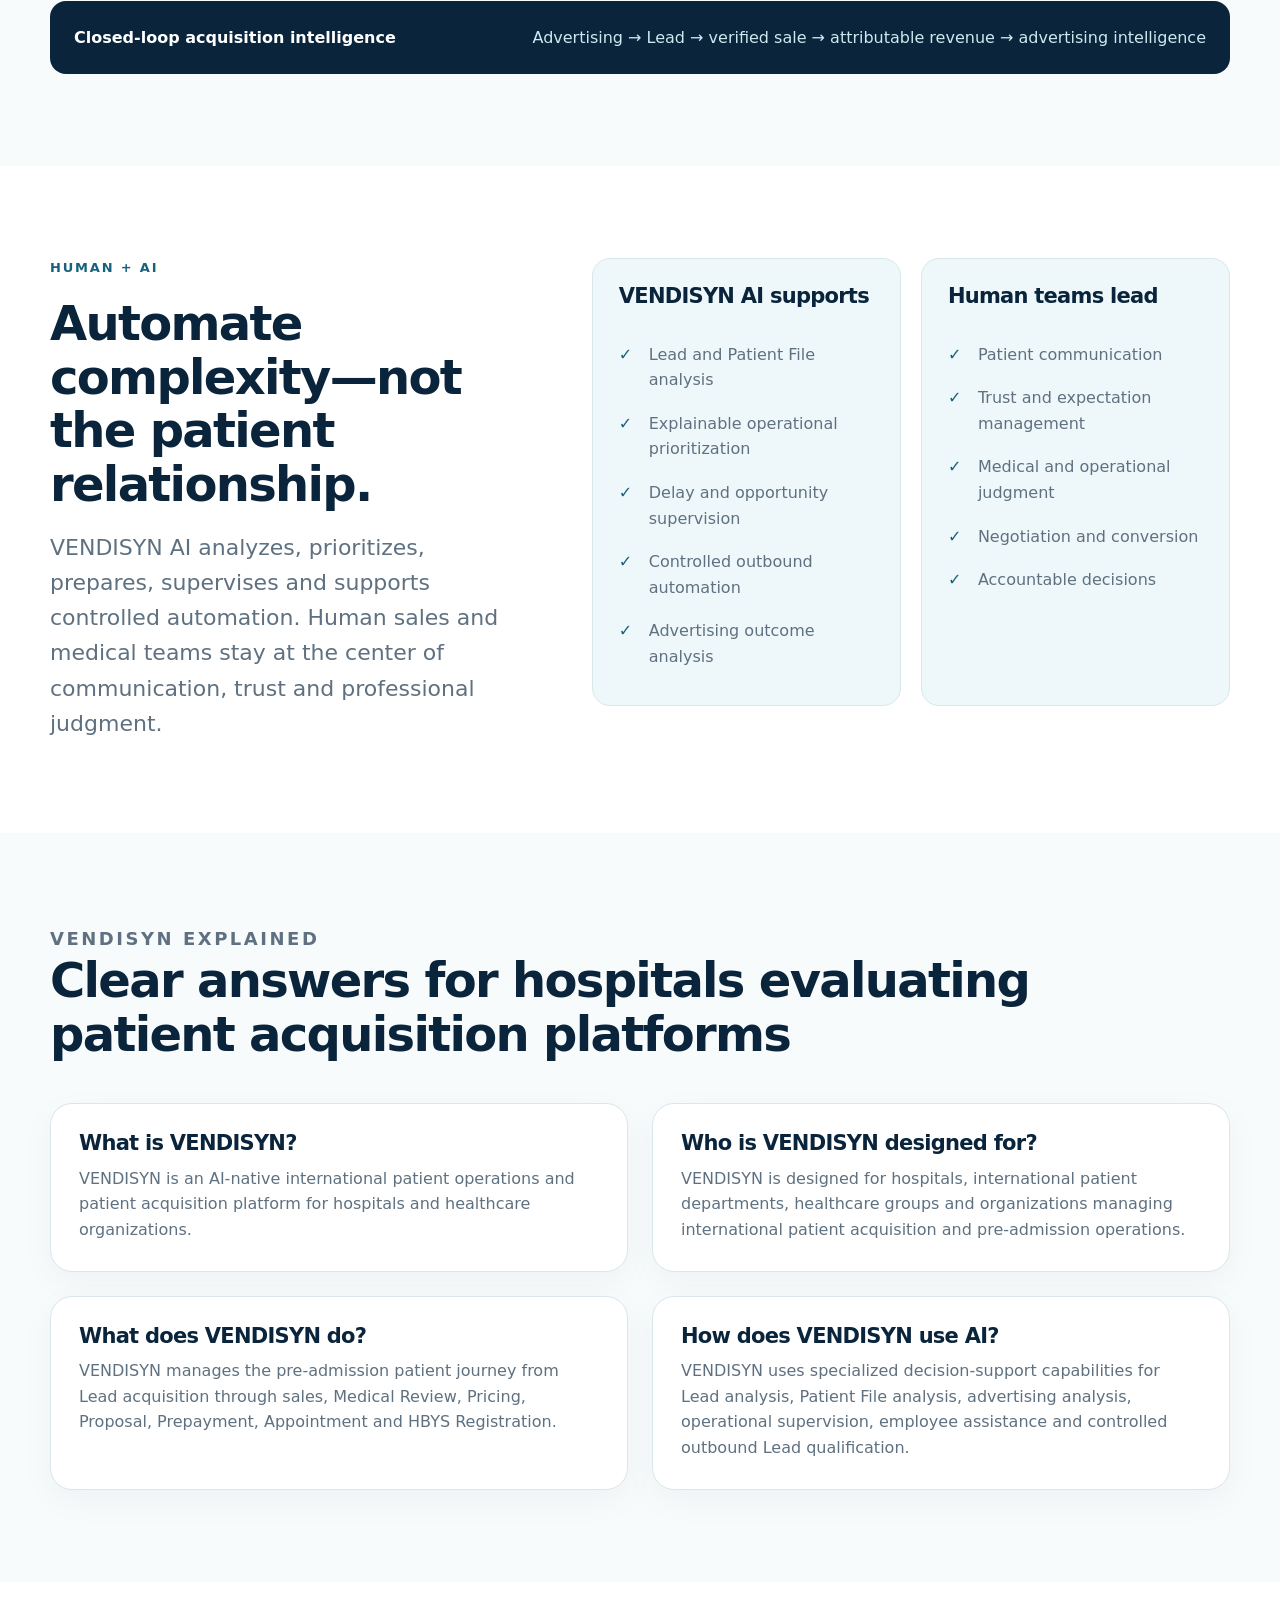
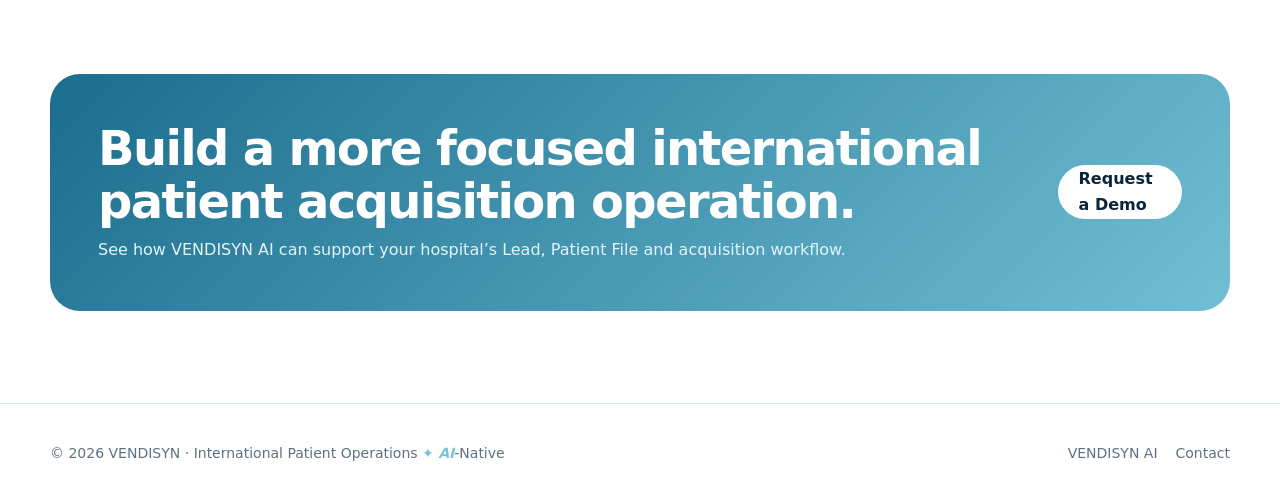
==== commit 7ebe8f3e: "content: strengthen multilingual AI capability messaging" ====
--- a/ai-powered-patient-acquisition.html
+++ b/ai-powered-patient-acquisition.html
@@ -26,7 +26,8 @@
   <meta name="twitter:image" content="https://vendisyn.com/assets/vendisyn-logo.png">
   <title>AI-Powered Patient Acquisition for Hospitals | VENDISYN</title>
   <link rel="stylesheet" href="assets/styles.css?v=20260907-1">
-  <script defer src="assets/ai-language.js?v=20260907-2"></script>
+  <script defer src="assets/ai-language.js?v=20260907-2">
+</script>
   <script type="application/ld+json">
   {
     "@context": "https://schema.org",
@@ -46,17 +47,6 @@
           { "@type": "ListItem", "position": 1, "name": "Home", "item": "https://vendisyn.com/" },
           { "@type": "ListItem", "position": 2, "name": "VENDISYN AI", "item": "https://vendisyn.com/ai-powered-patient-acquisition.html" }
         ]
-      },
-      {
-        "@type": "FAQPage",
-        "mainEntity": [
-          { "@type": "Question", "name": "What is AI-powered patient acquisition?", "acceptedAnswer": { "@type": "Answer", "text": "AI-powered patient acquisition uses analysis, prioritization, supervision and controlled automation to help hospital teams turn incoming leads into structured patient opportunities." } },
-          { "@type": "Question", "name": "How can hospitals use AI for international patient acquisition?", "acceptedAnswer": { "@type": "Answer", "text": "Hospitals can use AI-assisted decision support to assess lead signals, prioritize follow-up, summarize Patient File context, identify operational delays and connect advertising activity with verified operational outcomes." } },
-          { "@type": "Question", "name": "Can AI qualify hospital leads?", "acceptedAnswer": { "@type": "Answer", "text": "AI and controlled outbound Robotik Arama workflows can support initial qualification and prioritization. Human sales teams remain responsible for patient conversations, trust and conversion decisions." } },
-          { "@type": "Question", "name": "What does VENDISYN AI Supervisor do?", "acceptedAnswer": { "@type": "Answer", "text": "VENDISYN AI Supervisor surfaces delays, unattended work, capacity risks and sales opportunities as a read-only intervention list for authorized managers." } },
-          { "@type": "Question", "name": "Can VENDISYN automatically call leads?", "acceptedAnswer": { "@type": "Answer", "text": "Yes. VENDISYN supports controlled outbound Robotik Arama for eligible high-volume and recovery lead pools. It is not an inbound call center, PBX or IVR system." } },
-          { "@type": "Question", "name": "Does VENDISYN replace hospital sales teams with AI?", "acceptedAnswer": { "@type": "Answer", "text": "No. VENDISYN is designed to make human sales teams more effective. AI supports analysis, prioritization, supervision and controlled automation while human teams manage conversations and relationships where trust matters most." } }
-        ]
       }
     ]
   }
@@ -64,31 +54,256 @@
 </head>
 <body class="ai-page">
 <a class="skip-link" href="#main">Skip to content</a>
-<header class="site-header"><div class="container nav"><a class="brand" href="index.html"><img src="assets/vendisyn-logo.png" alt="VENDISYN"><span>VENDISYN</span></a><nav class="nav-links" data-menu><a href="index.html" data-i18n="navHome">Home</a><a href="platform.html" data-i18n="navPlatform">Platform</a><a aria-current="page" href="ai-powered-patient-acquisition.html">VENDISYN AI</a><a href="how-it-works.html" data-i18n="navHow">How it works</a><a href="unique-features.html" data-i18n="navUnique">Unique Features</a><a href="contact.html" data-i18n="navContact">Contact</a></nav><div class="nav-actions"><select class="language-select" data-language aria-label="Language"><option value="en">EN</option><option value="tr">TR</option><option value="fr">FR</option><option value="ar">AR</option><option value="ru">RU</option><option value="zh">中文</option><option value="es">ES</option></select><a class="button" href="contact.html" data-i18n="navTalk">Talk to us</a><button class="menu-button" data-menu-button aria-label="Menu" aria-expanded="false"><svg width="26" height="26" viewBox="0 0 24 24" fill="none" stroke="currentColor" stroke-width="2"><path d="M4 7h16M4 12h16M4 17h16"/></svg></button></div></div></header>
+<header class="site-header">
+<div class="container nav">
+<a class="brand" href="index.html">
+<img src="assets/vendisyn-logo.png" alt="VENDISYN">
+<span>VENDISYN</span>
+</a>
+<nav class="nav-links" data-menu>
+<a href="index.html" data-i18n="navHome">Home</a>
+<a href="platform.html" data-i18n="navPlatform">Platform</a>
+<a aria-current="page" href="ai-powered-patient-acquisition.html">VENDISYN AI</a>
+<a href="how-it-works.html" data-i18n="navHow">How it works</a>
+<a href="unique-features.html" data-i18n="navUnique">Unique Features</a>
+<a href="contact.html" data-i18n="navContact">Contact</a>
+</nav>
+<div class="nav-actions">
+<select class="language-select" data-language aria-label="Language">
+<option value="en">EN</option>
+<option value="tr">TR</option>
+<option value="fr">FR</option>
+<option value="ar">AR</option>
+<option value="ru">RU</option>
+<option value="zh">中文</option>
+<option value="es">ES</option>
+</select>
+<a class="button" href="contact.html" data-i18n="navTalk">Talk to us</a>
+<button class="menu-button" data-menu-button aria-label="Menu" aria-expanded="false">
+<svg width="26" height="26" viewBox="0 0 24 24" fill="none" stroke="currentColor" stroke-width="2">
+<path d="M4 7h16M4 12h16M4 17h16"/>
+</svg>
+</button>
+</div>
+</div>
+</header>
 
 <main id="main">
-  <nav class="breadcrumb container" aria-label="Breadcrumb"><ol><li><a href="index.html">Home</a></li><li aria-current="page">VENDISYN AI</li></ol></nav>
-  <section class="ai-hero"><div class="container ai-hero-grid"><div><p class="eyebrow">VENDISYN AI</p><h1>AI-Powered Patient Acquisition for Hospitals</h1><p class="lead">Turn fragmented international patient leads into structured, prioritized and actionable patient opportunities with an AI-native acquisition layer.</p><p class="ai-principle">AI handles the complexity. Your sales team handles the patient.</p><div class="hero-actions"><a class="button" href="contact.html">Request a Demo</a><a class="button secondary" href="#intelligence-layer">Explore VENDISYN AI</a></div></div><aside class="ai-map" aria-label="VENDISYN AI acquisition workflow"><span>Advertising &amp; Lead Sources</span><b>↓</b><span>VENDISYN</span><b>↓</b><strong>AI Intelligence Layer</strong><b>↓</b><span>Human Sales Team</span><b>↓</b><span>Patient</span><b>↓</b><span>Hospital Registration</span></aside></div></section>
-
-  <section class="section" id="intelligence-layer"><div class="container"><div class="section-head wide"><p class="eyebrow">AI INTELLIGENCE LAYER</p><h2>One AI intelligence layer. Multiple specialized capabilities.</h2><p>VENDISYN uses transparent decision-support capabilities across the international patient journey. The system analyzes and organizes operational signals; authorized people remain responsible for patient communication and decisions.</p></div><div class="ai-capability-grid">
-    <article class="card"><span class="number">01</span><h3>AI Lead Analysis</h3><p>Evaluates documented lead signals, intent and operational priority before valuable sales time is spent. Sales teams receive explainable guidance on which Lead may need attention first.</p><small>AI lead scoring · healthcare lead qualification · hospital lead prioritization</small></article>
-    <article class="card"><span class="number">02</span><h3>AI Patient File Analysis</h3><p>Structures Patient File information, highlights important context and identifies possible information gaps so authorized sales, operations and medical teams can review the file faster.</p><small>Decision support only. VENDISYN does not diagnose or replace medical judgment.</small></article>
-    <article class="card"><span class="number">03</span><h3>AI Advertising Analysis</h3><p>Connects advertising source, campaign, Lead quality, verified sale and attributable revenue so hospitals can evaluate acquisition beyond lead volume and cost per Lead.</p><small>Measure advertising by patients—not just leads.</small></article>
-    <article class="card"><span class="number">04</span><h3>AI Supervisor</h3><p>Surfaces delays, unattended work, capacity risks, quality findings and sales opportunities as an intervention list for authorized managers.</p><small>Every Lead. Every required action. Operationally supervised.</small></article>
-    <article class="card"><span class="number">05</span><h3>AI Agent</h3><p>Uses authorized VENDISYN context to summarize records, explain priorities and help employees reach relevant operational information faster.</p><small>Ask VENDISYN. Understand the patient pipeline faster.</small></article>
-    <article class="card"><span class="number">06</span><h3>AI Robotik Arama</h3><p>Supports controlled outbound qualification for eligible high-volume Lead pools and recovery campaigns, helping teams return their attention to relevant opportunities.</p><small>Outbound patient Voice Communication only.</small></article>
-  </div></div></section>
-
-  <section class="section soft"><div class="container"><div class="section-head wide"><p class="eyebrow">HOW VENDISYN AI WORKS</p><h2>AI support across one connected patient acquisition workflow</h2><p>AI Supervisor provides operational visibility across the process, while advertising analysis connects verified outcomes back to acquisition performance.</p></div><div class="ai-workflow"><div><strong>Advertising &amp; Lead Sources</strong><span>Campaign and source context enters VENDISYN.</span></div><div><strong>Lead Capture</strong><span>The Lead is recorded in the institutional scope.</span></div><div><strong>AI Lead Analysis</strong><span>Signals and operational priority are made visible.</span></div><div><strong>AI Prioritization</strong><span>The team sees which work may need attention first.</span></div><div><strong>Robotik Arama</strong><span>Eligible overflow or recovery pools receive controlled outbound qualification when required.</span></div><div><strong>Human Sales Engagement</strong><span>People communicate, understand expectations and build trust.</span></div><div><strong>Patient File Intelligence</strong><span>Relevant context supports operational and medical review.</span></div><div><strong>Appointment &amp; HBYS Registration</strong><span>The pre-admission journey reaches its documented VENDISYN outcome.</span></div></div><div class="closed-loop"><strong>Closed-loop acquisition intelligence</strong><span>Advertising → Lead → verified sale → attributable revenue → advertising intelligence</span></div></div></section>
-
-  <section class="section"><div class="container human-ai"><div><p class="eyebrow">HUMAN + AI</p><h2>Automate complexity—not the patient relationship.</h2><p class="lead">VENDISYN AI analyzes, prioritizes, prepares, supervises and supports controlled automation. Human sales and medical teams stay at the center of communication, trust and professional judgment.</p></div><div class="human-ai-columns"><article><h3>VENDISYN AI supports</h3><ul class="feature-list"><li>Lead and Patient File analysis</li><li>Explainable operational prioritization</li><li>Delay and opportunity supervision</li><li>Controlled outbound automation</li><li>Advertising outcome analysis</li></ul></article><article><h3>Human teams lead</h3><ul class="feature-list"><li>Patient communication</li><li>Trust and expectation management</li><li>Medical and operational judgment</li><li>Negotiation and conversion</li><li>Accountable decisions</li></ul></article></div></div></section>
-
-  <section class="section soft entity-answers"><div class="container"><div class="section-head wide"><p class="eyebrow">VENDISYN EXPLAINED</p><h2>Clear answers for hospitals evaluating patient acquisition platforms</h2></div><div class="grid-2"><article class="card"><h3>What is VENDISYN?</h3><p>VENDISYN is an AI-native international patient operations and patient acquisition platform for hospitals and healthcare organizations.</p></article><article class="card"><h3>Who is VENDISYN designed for?</h3><p>VENDISYN is designed for hospitals, international patient departments, healthcare groups and organizations managing international patient acquisition and pre-admission operations.</p></article><article class="card"><h3>What does VENDISYN do?</h3><p>VENDISYN manages the pre-admission patient journey from Lead acquisition through sales, Medical Review, Pricing, Proposal, Prepayment, Appointment and HBYS Registration.</p></article><article class="card"><h3>How does VENDISYN use AI?</h3><p>VENDISYN uses specialized decision-support capabilities for Lead analysis, Patient File analysis, advertising analysis, operational supervision, employee assistance and controlled outbound Lead qualification.</p></article></div></div></section>
-
-  <section class="section"><div class="container faq"><div class="section-head wide"><p class="eyebrow">FAQ</p><h2>AI-powered patient acquisition questions</h2></div><details><summary>What is AI-powered patient acquisition?</summary><p>It uses analysis, prioritization, supervision and controlled automation to help hospital teams turn incoming Leads into structured patient opportunities.</p></details><details><summary>How can hospitals use AI for international patient acquisition?</summary><p>Hospitals can use AI-assisted decision support to assess Lead signals, prioritize follow-up, summarize Patient File context, identify operational delays and connect advertising activity with verified outcomes.</p></details><details><summary>Can AI qualify hospital Leads?</summary><p>AI and controlled outbound Robotik Arama workflows can support initial qualification and prioritization. Human sales teams remain responsible for patient conversations, trust and conversion decisions.</p></details><details><summary>How does VENDISYN analyze patient Leads?</summary><p>VENDISYN evaluates documented Lead signals and operational context through transparent rules, then presents explainable priority and recommended-action guidance to authorized users.</p></details><details><summary>What is AI Patient File Analysis?</summary><p>It organizes Patient File context, highlights relevant information and helps identify possible gaps. It does not diagnose, prescribe treatment or replace medical professionals.</p></details><details><summary>How does VENDISYN measure advertising performance?</summary><p>VENDISYN links source and campaign information with Lead quality, verified sales and attributable Proposal revenue. It does not represent post-registration clinical billing or treatment revenue.</p></details><details><summary>What does VENDISYN AI Supervisor do?</summary><p>It surfaces delays, unattended work, capacity risks and opportunities as a read-only intervention list for authorized managers.</p></details><details><summary>Can VENDISYN automatically call Leads?</summary><p>Yes. VENDISYN supports controlled outbound Robotik Arama for eligible high-volume and recovery pools. It is not an inbound call center, PBX or IVR system.</p></details><details><summary>Does VENDISYN replace hospital sales teams with AI?</summary><p>No. VENDISYN makes human teams more effective. AI supports analysis, prioritization, supervision and controlled automation while people manage conversations and relationships where trust matters most.</p></details></div></section>
-
-  <section class="section"><div class="container cta"><div><h2>Build a more focused international patient acquisition operation.</h2><p>See how VENDISYN AI can support your hospital’s Lead, Patient File and acquisition workflow.</p></div><a class="button light" href="contact.html">Request a Demo</a></div></section>
+  <nav class="breadcrumb container" aria-label="Breadcrumb">
+<ol>
+<li>
+<a href="index.html">Home</a>
+</li>
+<li aria-current="page">VENDISYN AI</li>
+</ol>
+</nav>
+  <section class="ai-hero">
+<div class="container ai-hero-grid">
+<div>
+<p class="eyebrow">VENDISYN AI</p>
+<h1>AI-Powered Patient Acquisition for Hospitals</h1>
+<p class="lead">Turn fragmented international patient leads into structured, prioritized and actionable patient opportunities with an AI-native acquisition layer.</p>
+<p class="ai-principle">AI handles the complexity. Your sales team handles the patient.</p>
+<div class="hero-actions">
+<a class="button" href="contact.html">Request a Demo</a>
+<a class="button secondary" href="#intelligence-layer">Explore VENDISYN AI</a>
+</div>
+</div>
+<aside class="ai-map" aria-label="VENDISYN AI acquisition workflow">
+<span>Advertising &amp; Lead Sources</span>
+<b>↓</b>
+<span>VENDISYN</span>
+<b>↓</b>
+<strong>AI Intelligence Layer</strong>
+<b>↓</b>
+<span>Human Sales Team</span>
+<b>↓</b>
+<span>Patient</span>
+<b>↓</b>
+<span>Hospital Registration</span>
+</aside>
+</div>
+</section>
+
+  <section class="section" id="intelligence-layer">
+<div class="container">
+<div class="section-head wide">
+<p class="eyebrow">AI INTELLIGENCE LAYER</p>
+<h2>One AI intelligence layer. Multiple specialized capabilities.</h2>
+<p>VENDISYN uses transparent decision-support capabilities across the international patient journey. The system analyzes and organizes operational signals; authorized people remain responsible for patient communication and decisions.</p>
+</div>
+<div class="ai-capability-grid">
+    <article class="card">
+<span class="number">01</span>
+<h3>AI Lead Analysis</h3>
+<p><strong>Prepares which Lead to approach, why, and how before the sales team takes action.</strong></p>
+<p>Classifies every organic and paid Lead; evaluates messages, conversation history, private notes, patient intent and operational priorities together. It provides the sales team with explainable priorities and clear action strategies for every Lead.</p>
+</article>
+    <article class="card">
+<span class="number">02</span>
+<h3>AI Patient File Analysis</h3>
+<p><strong>Turns fragmented information in the Patient File into a clear, action-ready roadmap for the sales team.</strong></p>
+<p>Continuously evaluates patient information, conversation records, Medical Review results, Pricing Request and Pricing Response records, and the Proposal process together throughout the patient journey. It presents current patient context, points requiring attention and recommended next actions.</p>
+</article>
+    <article class="card">
+<span class="number">03</span>
+<h3>AI Advertising Analysis</h3>
+<p><strong>Measure advertising performance by real patients and verified sales—not only clicks and Lead volume.</strong></p>
+<p>Evaluates advertising channels, Campaign and Advertisement performance together with budget, Lead quality and verified sales. It measures CTR — Click-Through Rate, CPL — Cost per Lead and ROAS — Return on Advertising Spend; reveals the difference between high Lead volume and high Lead quality, and gives management explainable digital advertising recommendations.</p>
+</article>
+    <article class="card">
+<span class="number">04</span>
+<h3>AI Supervisor</h3>
+<p><strong>Keeps every Lead, every action and every sales opportunity under continuous operational supervision.</strong></p>
+<p>Monitors the operational workflows of sales teams, Agents working in outbound call operations and regional sales representatives in International Patient Departments. It detects delayed actions, pending work, unattended Leads, capacity risks and sales opportunities that may be lost, showing authorized managers what needs intervention, in which process and why.</p>
+</article>
+    <article class="card">
+<span class="number">05</span>
+<h3>AI Agent</h3>
+<p><strong>Gives every Sales Representative a personal operational assistant that continuously evaluates their workspace.</strong></p>
+<p>Continuously evaluates the Lead, Patient File, communication and pending-work records in the Sales Representative's workspace. It summarizes records, explains why work is prioritized and provides explainable recommendations about which task to focus on, which Lead needs attention and what the next action should be.</p>
+</article>
+    <article class="card">
+<span class="number">06</span>
+<h3>AI Robotik Arama</h3>
+<p><strong>No Lead is forgotten simply because the sales team ran out of time.</strong></p>
+<p>Automatically calls high-volume Lead pools that exceed the call team's capacity, conducts initial qualification conversations and organizes meetings between interested patients and Sales Representatives. It periodically calls eligible Leads previously unreachable, unanswered or assessed as unqualified, identifies renewed interest and returns them to the team as qualified, action-ready sales opportunities.</p>
+</article>
+  </div>
+</div>
+</section>
+
+  <section class="section soft">
+<div class="container">
+<div class="section-head wide">
+<p class="eyebrow">HOW VENDISYN AI WORKS</p>
+<h2>AI support across one connected patient acquisition workflow</h2>
+<p>AI Supervisor provides operational visibility across the process, while advertising analysis connects verified outcomes back to acquisition performance.</p>
+</div>
+<div class="ai-workflow">
+<div>
+<strong>Advertising &amp; Lead Sources</strong>
+<span>Campaign and source context enters VENDISYN.</span>
+</div>
+<div>
+<strong>Lead Capture</strong>
+<span>The Lead is recorded in the institutional scope.</span>
+</div>
+<div>
+<strong>AI Lead Analysis</strong>
+<span>Signals and operational priority are made visible.</span>
+</div>
+<div>
+<strong>AI Prioritization</strong>
+<span>The team sees which work may need attention first.</span>
+</div>
+<div>
+<strong>Robotik Arama</strong>
+<span>Eligible overflow or recovery pools receive controlled outbound qualification when required.</span>
+</div>
+<div>
+<strong>Human Sales Engagement</strong>
+<span>People communicate, understand expectations and build trust.</span>
+</div>
+<div>
+<strong>Patient File Intelligence</strong>
+<span>Relevant context supports operational and medical review.</span>
+</div>
+<div>
+<strong>Appointment &amp; HBYS Registration</strong>
+<span>The pre-admission journey reaches its documented VENDISYN outcome.</span>
+</div>
+</div>
+<div class="closed-loop">
+<strong>Closed-loop acquisition intelligence</strong>
+<span>Advertising → Lead → verified sale → attributable revenue → advertising intelligence</span>
+</div>
+</div>
+</section>
+
+  <section class="section">
+<div class="container human-ai">
+<div>
+<p class="eyebrow">HUMAN + AI</p>
+<h2>Automate complexity—not the patient relationship.</h2>
+<p class="lead">VENDISYN AI analyzes, prioritizes, prepares, supervises and supports controlled automation. Human sales and medical teams stay at the center of communication, trust and professional judgment.</p>
+</div>
+<div class="human-ai-columns">
+<article>
+<h3>VENDISYN AI supports</h3>
+<ul class="feature-list">
+<li>Lead and Patient File analysis</li>
+<li>Explainable operational prioritization</li>
+<li>Delay and opportunity supervision</li>
+<li>Controlled outbound automation</li>
+<li>Advertising outcome analysis</li>
+</ul>
+</article>
+<article>
+<h3>Human teams lead</h3>
+<ul class="feature-list">
+<li>Patient communication</li>
+<li>Trust and expectation management</li>
+<li>Medical and operational judgment</li>
+<li>Negotiation and conversion</li>
+<li>Accountable decisions</li>
+</ul>
+</article>
+</div>
+</div>
+</section>
+
+  <section class="section soft entity-answers">
+<div class="container">
+<div class="section-head wide">
+<p class="eyebrow">VENDISYN EXPLAINED</p>
+<h2>Clear answers for hospitals evaluating patient acquisition platforms</h2>
+</div>
+<div class="grid-2">
+<article class="card">
+<h3>What is VENDISYN?</h3>
+<p>VENDISYN is an AI-native international patient operations and patient acquisition platform for hospitals and healthcare organizations.</p>
+</article>
+<article class="card">
+<h3>Who is VENDISYN designed for?</h3>
+<p>VENDISYN is designed for hospitals, international patient departments, healthcare groups and organizations managing international patient acquisition and pre-admission operations.</p>
+</article>
+<article class="card">
+<h3>What does VENDISYN do?</h3>
+<p>VENDISYN manages the pre-admission patient journey from Lead acquisition through sales, Medical Review, Pricing, Proposal, Prepayment, Appointment and HBYS Registration.</p>
+</article>
+<article class="card">
+<h3>How does VENDISYN use AI?</h3>
+<p>VENDISYN uses specialized decision-support capabilities for Lead analysis, Patient File analysis, advertising analysis, operational supervision, employee assistance and controlled outbound Lead qualification.</p>
+</article>
+</div>
+</div>
+</section>
+
+  <section class="section">
+<div class="container cta">
+<div>
+<h2>Build a more focused international patient acquisition operation.</h2>
+<p>See how VENDISYN AI can support your hospital’s Lead, Patient File and acquisition workflow.</p>
+</div>
+<a class="button light" href="contact.html">Request a Demo</a>
+</div>
+</section>
 </main>
-<footer class="site-footer"><div class="container footer-row"><div>© <span data-year></span> VENDISYN · <span data-i18n="brandDescriptor">International Patient Operations</span> <span class="ai-signature" dir="ltr"><span class="ai-star" aria-hidden="true">✦&nbsp;</span><em class="ai-text">AI</em><span class="native-text">-Native</span></span></div><div class="footer-links"><a href="ai-powered-patient-acquisition.html">VENDISYN AI</a><a href="contact.html" data-i18n="navContact">Contact</a></div></div></footer>
+<footer class="site-footer">
+<div class="container footer-row">
+<div>© <span data-year>
+</span> VENDISYN · <span data-i18n="brandDescriptor">International Patient Operations</span> <span class="ai-signature" dir="ltr">
+<span class="ai-star" aria-hidden="true">✦&nbsp;</span>
+<em class="ai-text">AI</em>
+<span class="native-text">-Native</span>
+</span>
+</div>
+<div class="footer-links">
+<a href="ai-powered-patient-acquisition.html">VENDISYN AI</a>
+<a href="contact.html" data-i18n="navContact">Contact</a>
+</div>
+</div>
+</footer>
 </body>
 </html>
--- a/assets/styles.css
+++ b/assets/styles.css
@@ -26,6 +26,7 @@
 .ai-map strong { color: white; background: var(--ink); }
 .ai-map b { color: var(--blue); line-height: 1; }
 .ai-capability-grid { display: grid; grid-template-columns: repeat(3, 1fr); gap: 22px; }
+.localized-ai-page .ai-capability-grid { grid-template-columns: repeat(2, 1fr); }
 .ai-capability-grid .card { display: flex; flex-direction: column; }
 .ai-capability-grid small { display: block; margin-top: auto; padding-top: 18px; color: var(--blue-dark); font-weight: 700; }
 .ai-workflow { display: grid; grid-template-columns: repeat(4, 1fr); gap: 14px; counter-reset: ai-flow; }
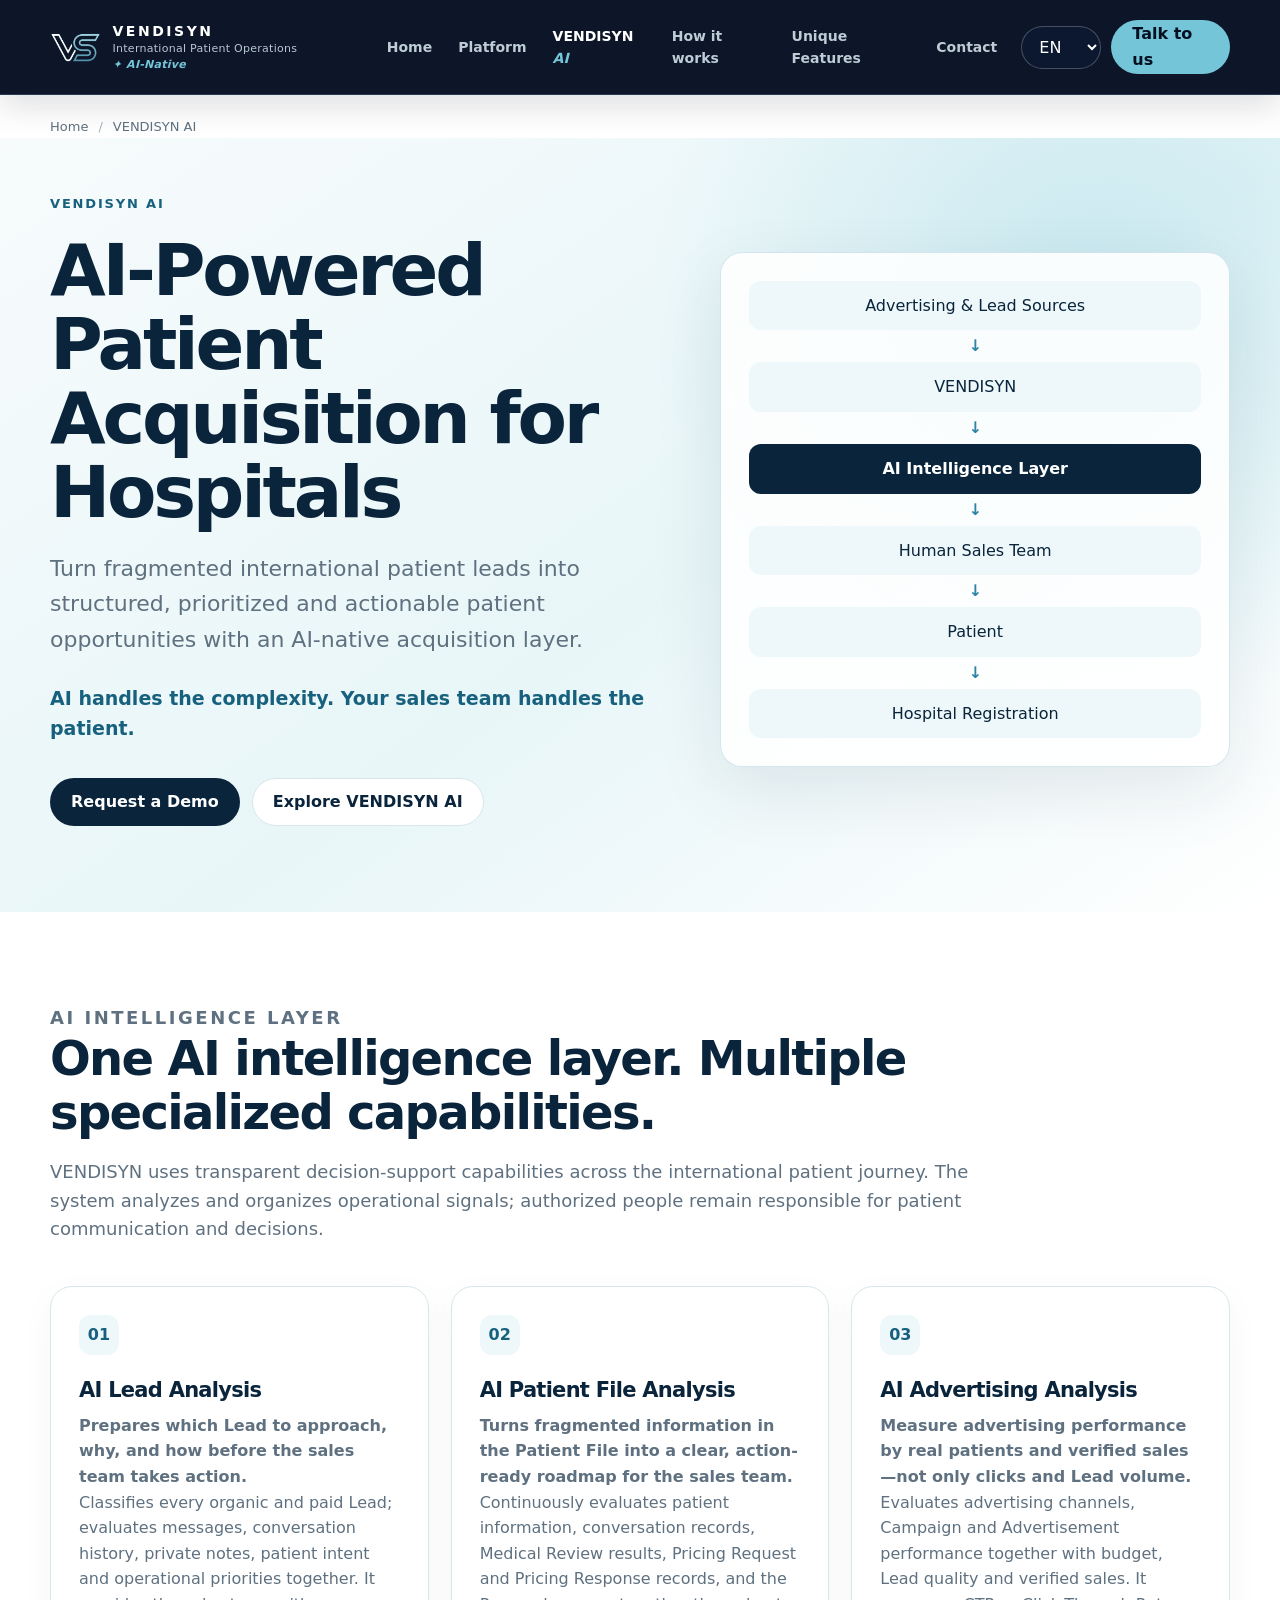
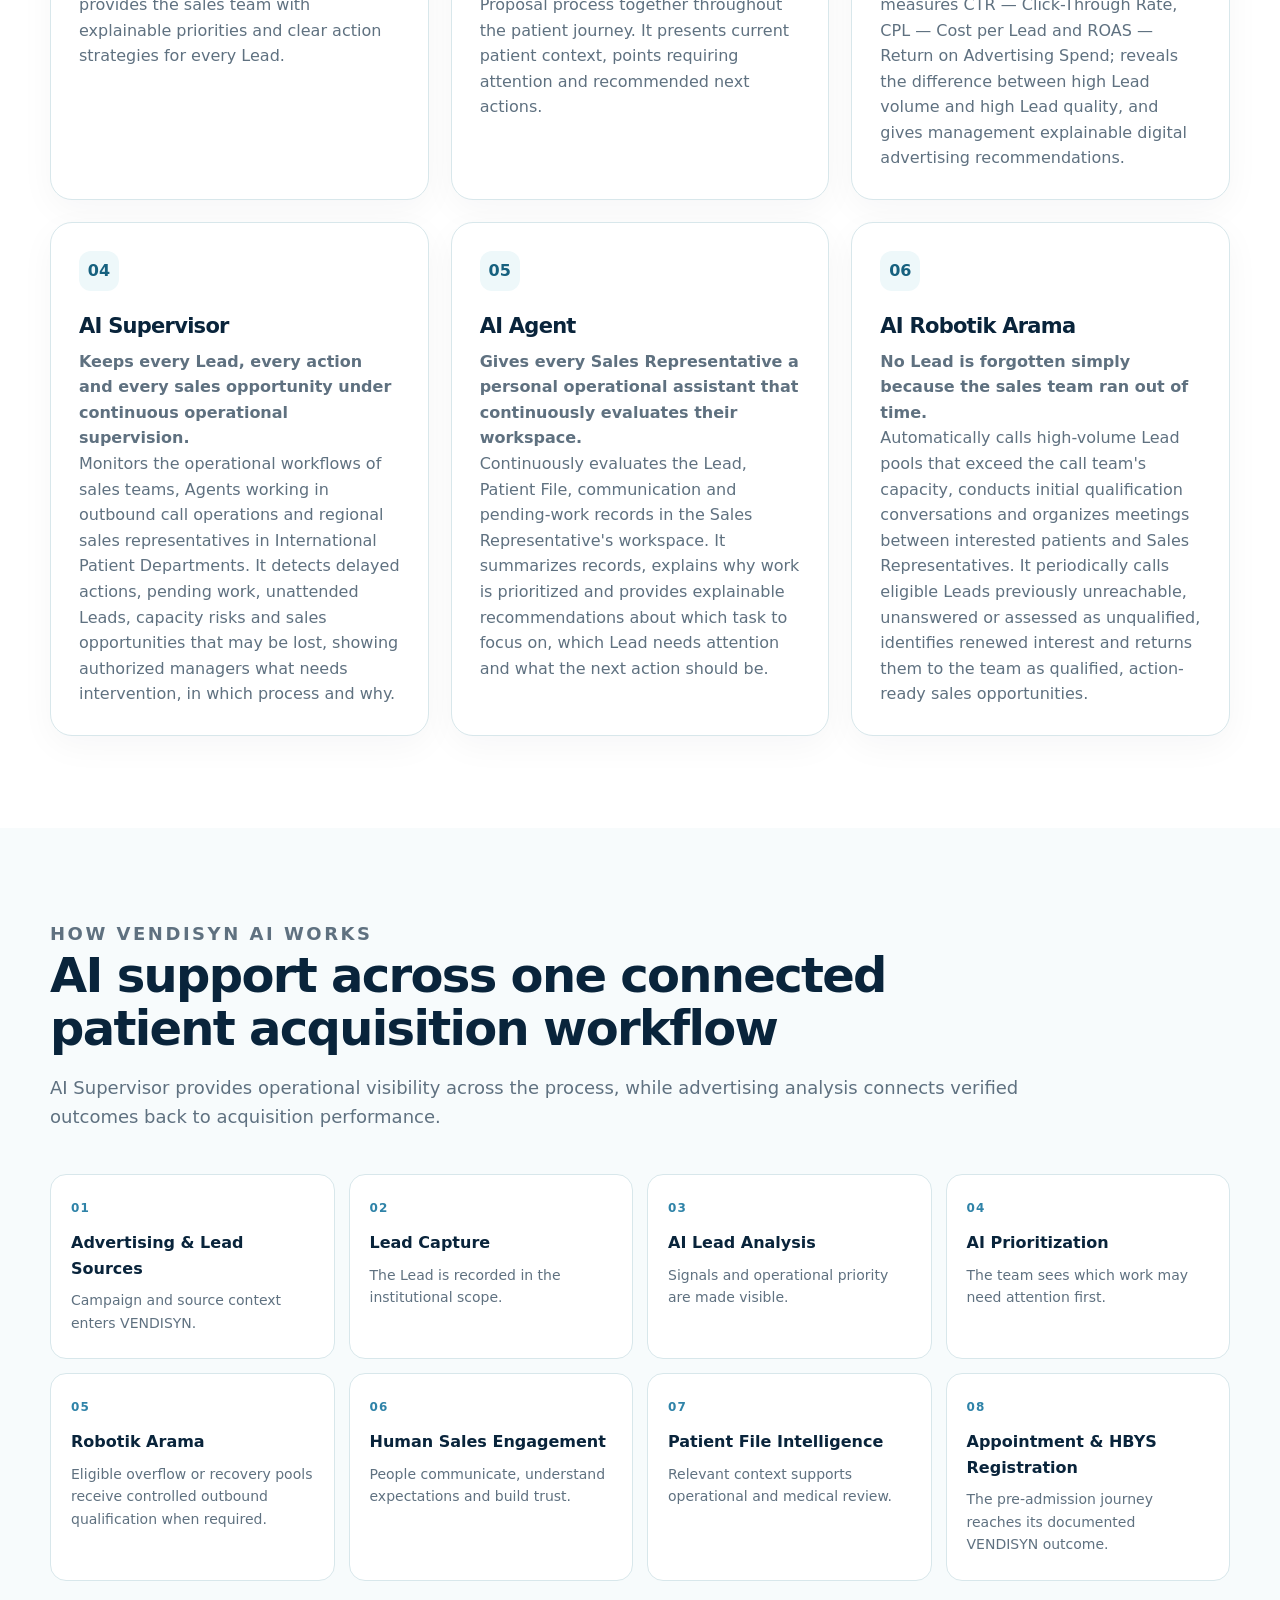
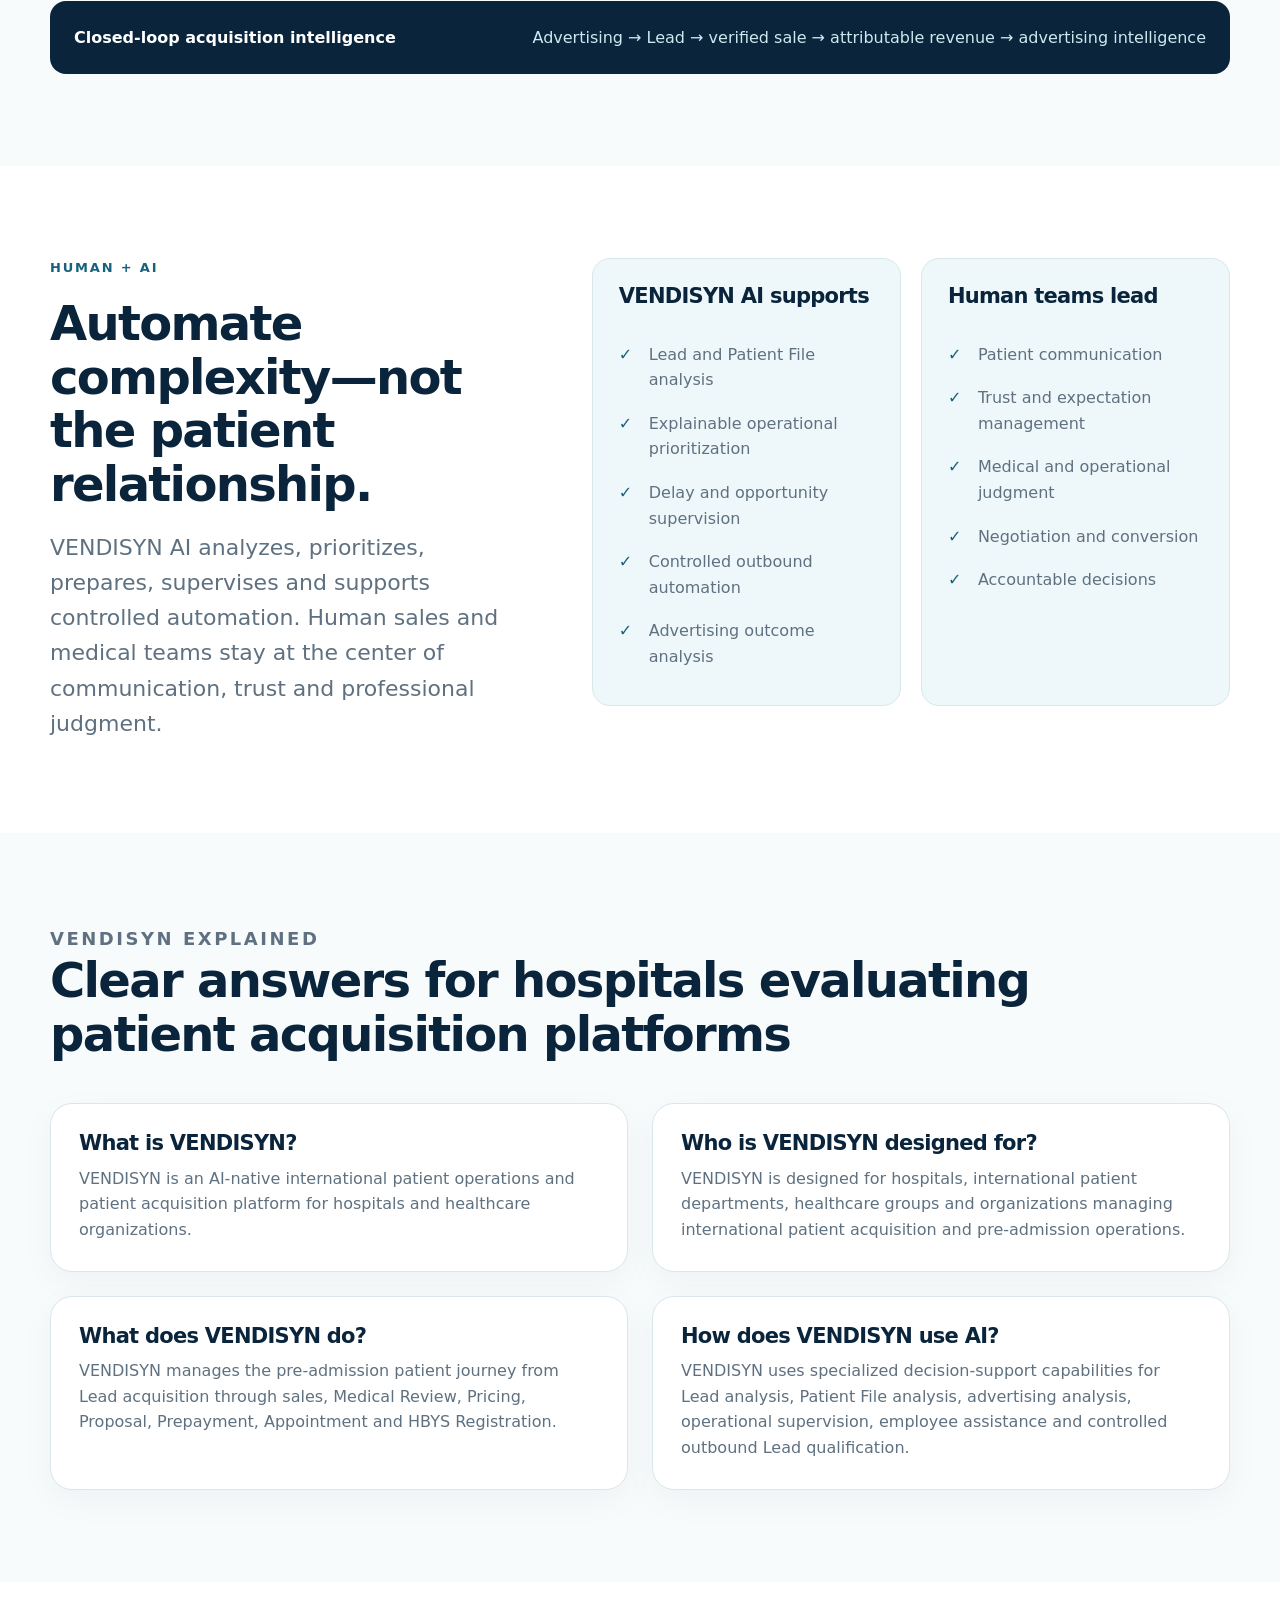
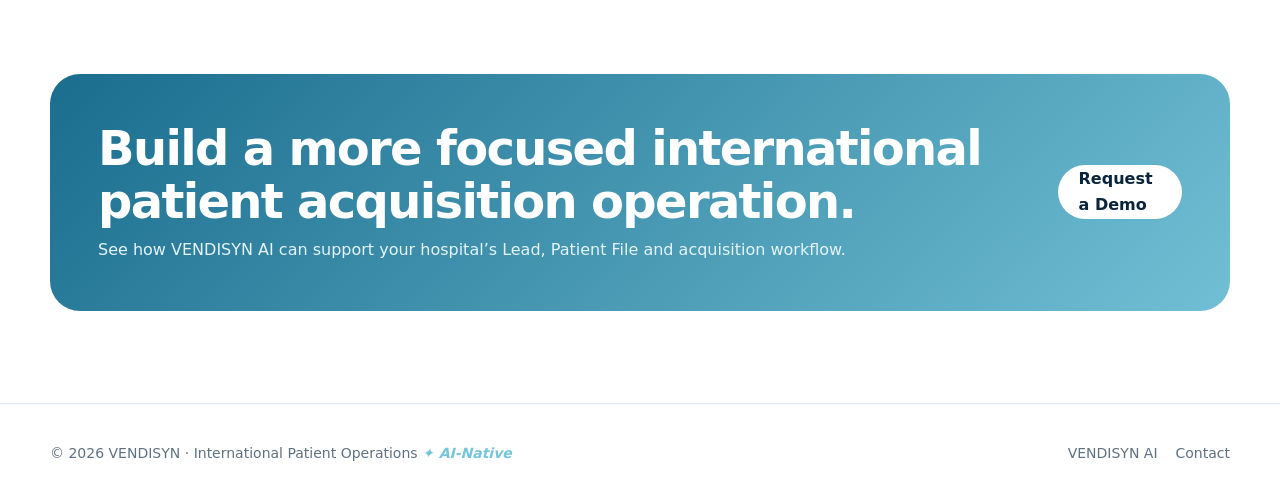
==== commit 0138f823: "style: emphasize AI branding in site header" ====
--- a/ai-powered-patient-acquisition.html
+++ b/ai-powered-patient-acquisition.html
@@ -57,13 +57,13 @@
 <header class="site-header">
 <div class="container nav">
 <a class="brand" href="index.html">
-<img src="assets/vendisyn-logo.png" alt="VENDISYN">
-<span>VENDISYN</span>
+<img src="assets/vendisyn-logo.png" alt="">
+<span class="brand-copy"><strong>VENDISYN</strong><small class="brand-descriptor"><span>International Patient Operations</span><span class="ai-signature"><span class="ai-star">✦&nbsp;</span><em class="ai-text">AI</em><span class="native-text">-Native</span></span></small></span>
 </a>
 <nav class="nav-links" data-menu>
 <a href="index.html" data-i18n="navHome">Home</a>
 <a href="platform.html" data-i18n="navPlatform">Platform</a>
-<a aria-current="page" href="ai-powered-patient-acquisition.html">VENDISYN AI</a>
+<a aria-current="page" href="ai-powered-patient-acquisition.html">VENDISYN <em class="nav-ai-label">AI</em></a>
 <a href="how-it-works.html" data-i18n="navHow">How it works</a>
 <a href="unique-features.html" data-i18n="navUnique">Unique Features</a>
 <a href="contact.html" data-i18n="navContact">Contact</a>
--- a/assets/styles.css
+++ b/assets/styles.css
@@ -54,7 +54,7 @@
 
 @media (max-width: 620px) {
   .ai-hero { padding: 42px 0 62px; }
-  .ai-capability-grid, .ai-workflow, .human-ai-columns { grid-template-columns: 1fr; }
+  .ai-capability-grid, .localized-ai-page .ai-capability-grid, .ai-workflow, .human-ai-columns { grid-template-columns: 1fr; }
   .closed-loop { flex-direction: column; }
 }
 
@@ -82,12 +82,12 @@
 .brand-copy { display: flex; flex-direction: column; line-height: 1.05; }
 .brand-copy strong { font-size: 14px; letter-spacing: .18em; }
 .brand-copy strong { color: white; }
-.brand-copy small { margin-top: 5px; color: #9eb4c2; font-size: 9px; letter-spacing: .03em; }
+.brand-copy small { margin-top: 5px; color: #b7c8d2; font-size: 11px; letter-spacing: .025em; }
 .brand-descriptor { display: flex; flex-wrap: wrap; align-items: baseline; gap: 4px; }
-.ai-signature { display: inline-flex; direction: ltr; white-space: nowrap; }
-.ai-star, .ai-text { color: var(--aqua); }
+.ai-signature { display: inline-flex; direction: ltr; color: var(--aqua); font-style: italic; font-weight: 800; white-space: nowrap; }
+.ai-star, .ai-text, .native-text { color: inherit; }
 .ai-text { font-weight: 800; font-style: italic; }
-.native-text { color: inherit; }
+.nav-ai-label { color: var(--aqua); font-style: italic; font-weight: 850; }
 .nav-links { display: flex; align-items: center; gap: 26px; font-size: 14px; font-weight: 650; }
 .nav-links a { color: #bdccd5; }
 .nav-links a:hover, .nav-links a[aria-current="page"] { color: white; }
@@ -269,7 +269,7 @@
   .nav { min-height: 78px; }
   .brand img { width: 43px; }
   .brand-copy strong { font-size: 12px; }
-  .brand-copy small { display: flex; max-width: 155px; font-size: 8px; line-height: 1.2; }
+  .brand-copy small { display: flex; max-width: 180px; font-size: 9px; line-height: 1.2; }
   .language-select { width: 68px; padding: 8px; }
   .hero { padding: 72px 0 58px; }
   .page-hero { padding: 66px 0 52px; }
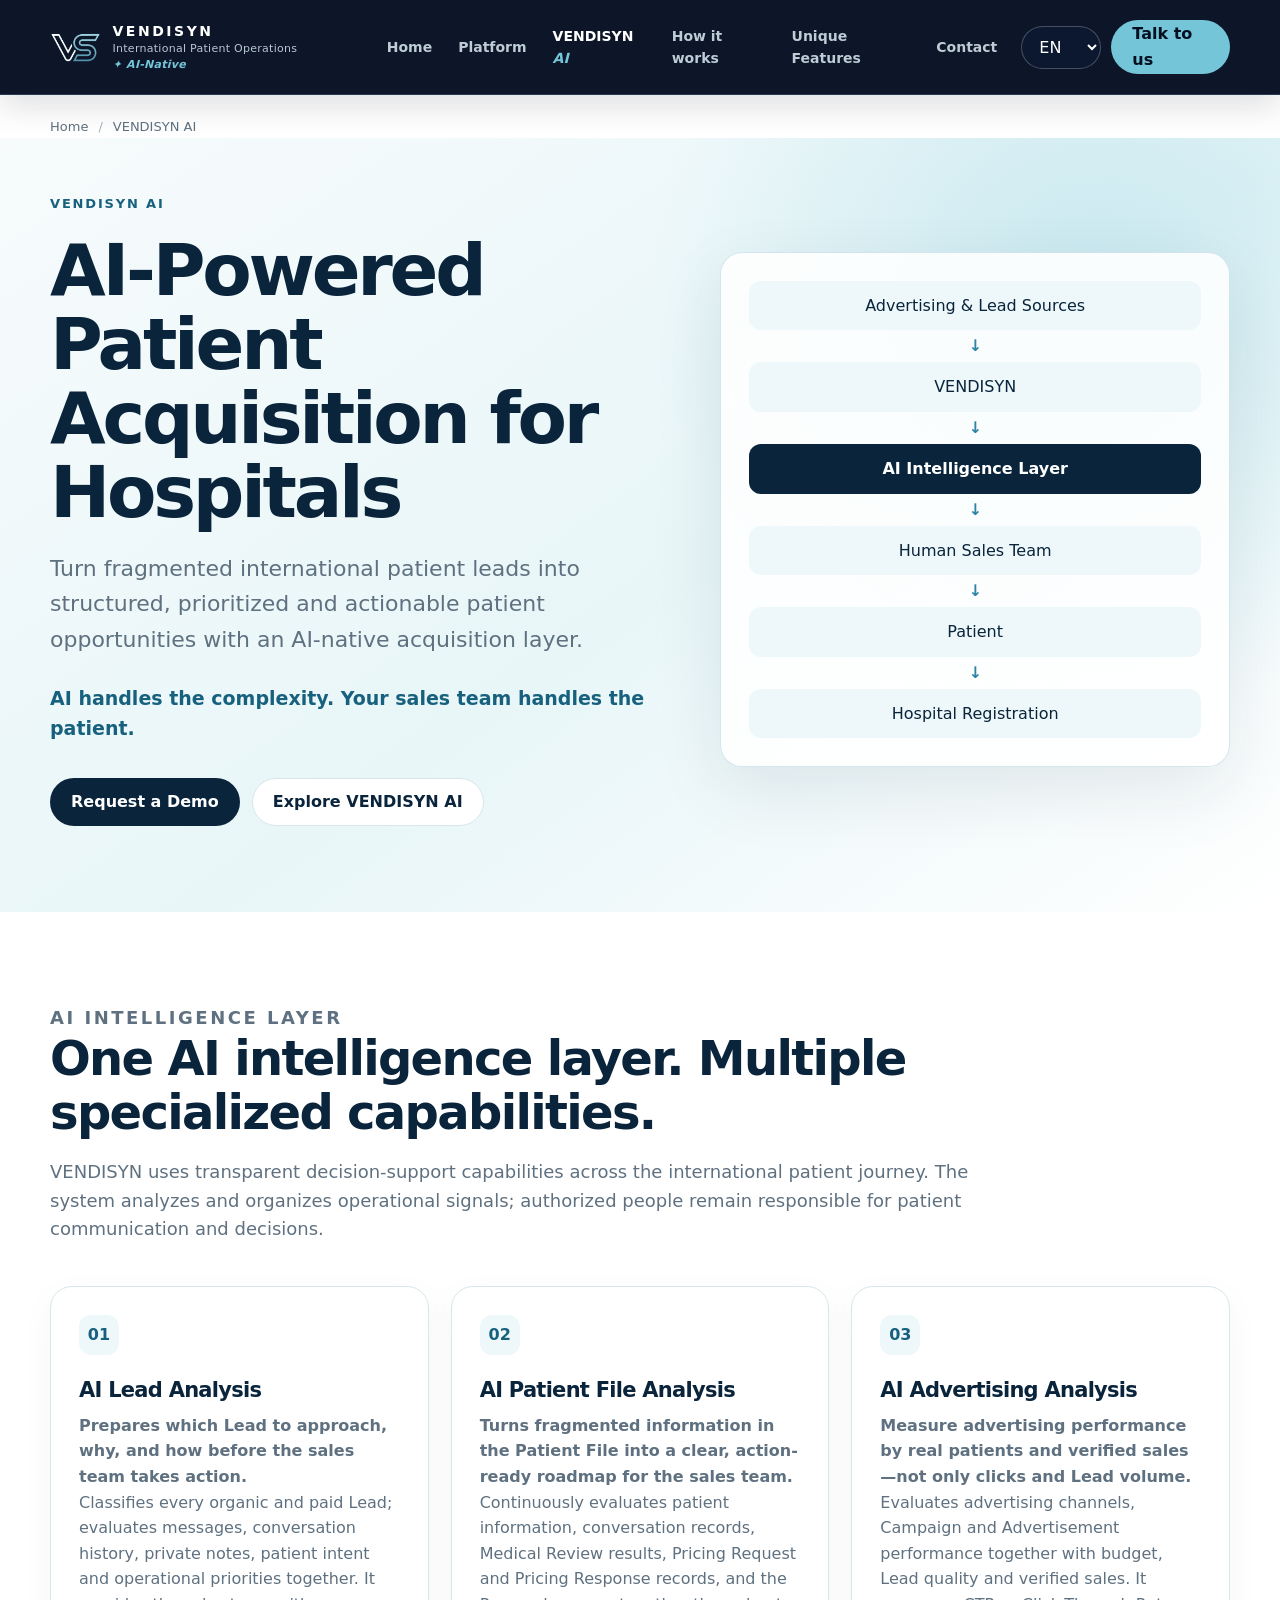
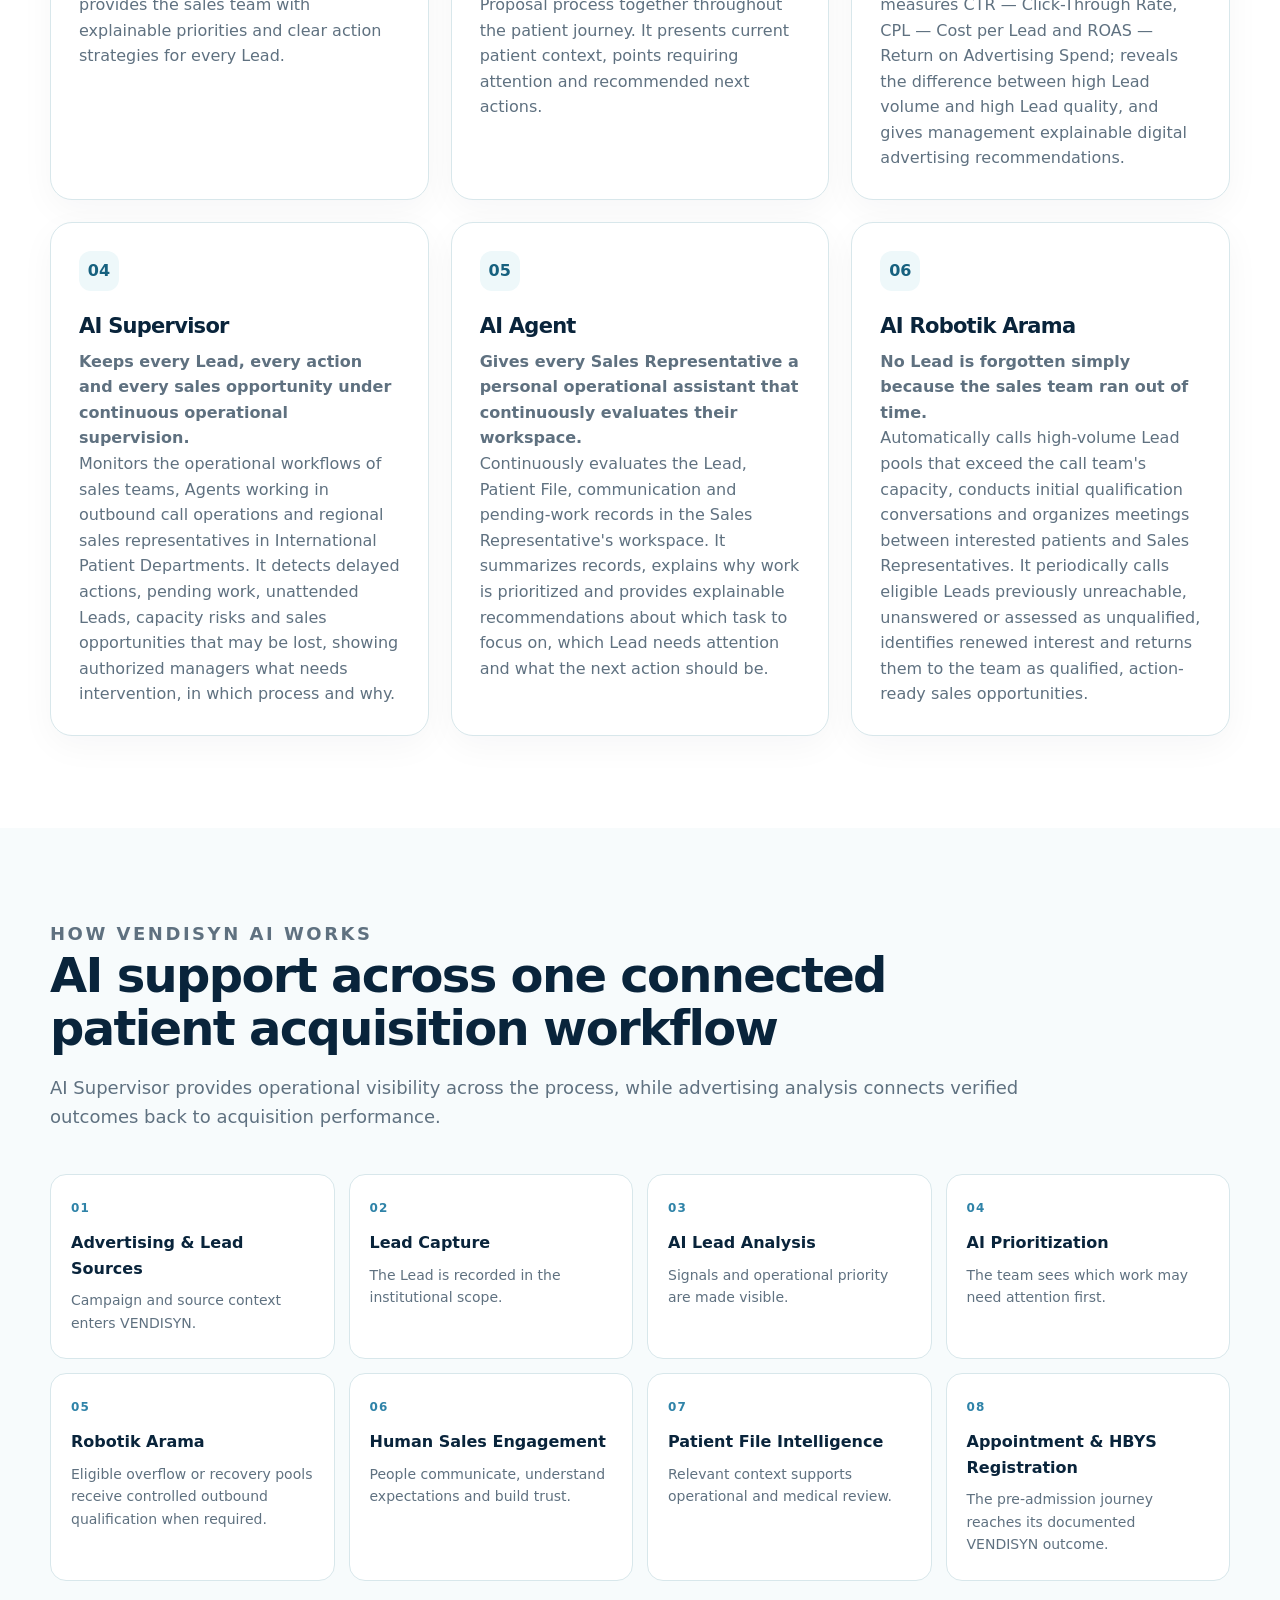
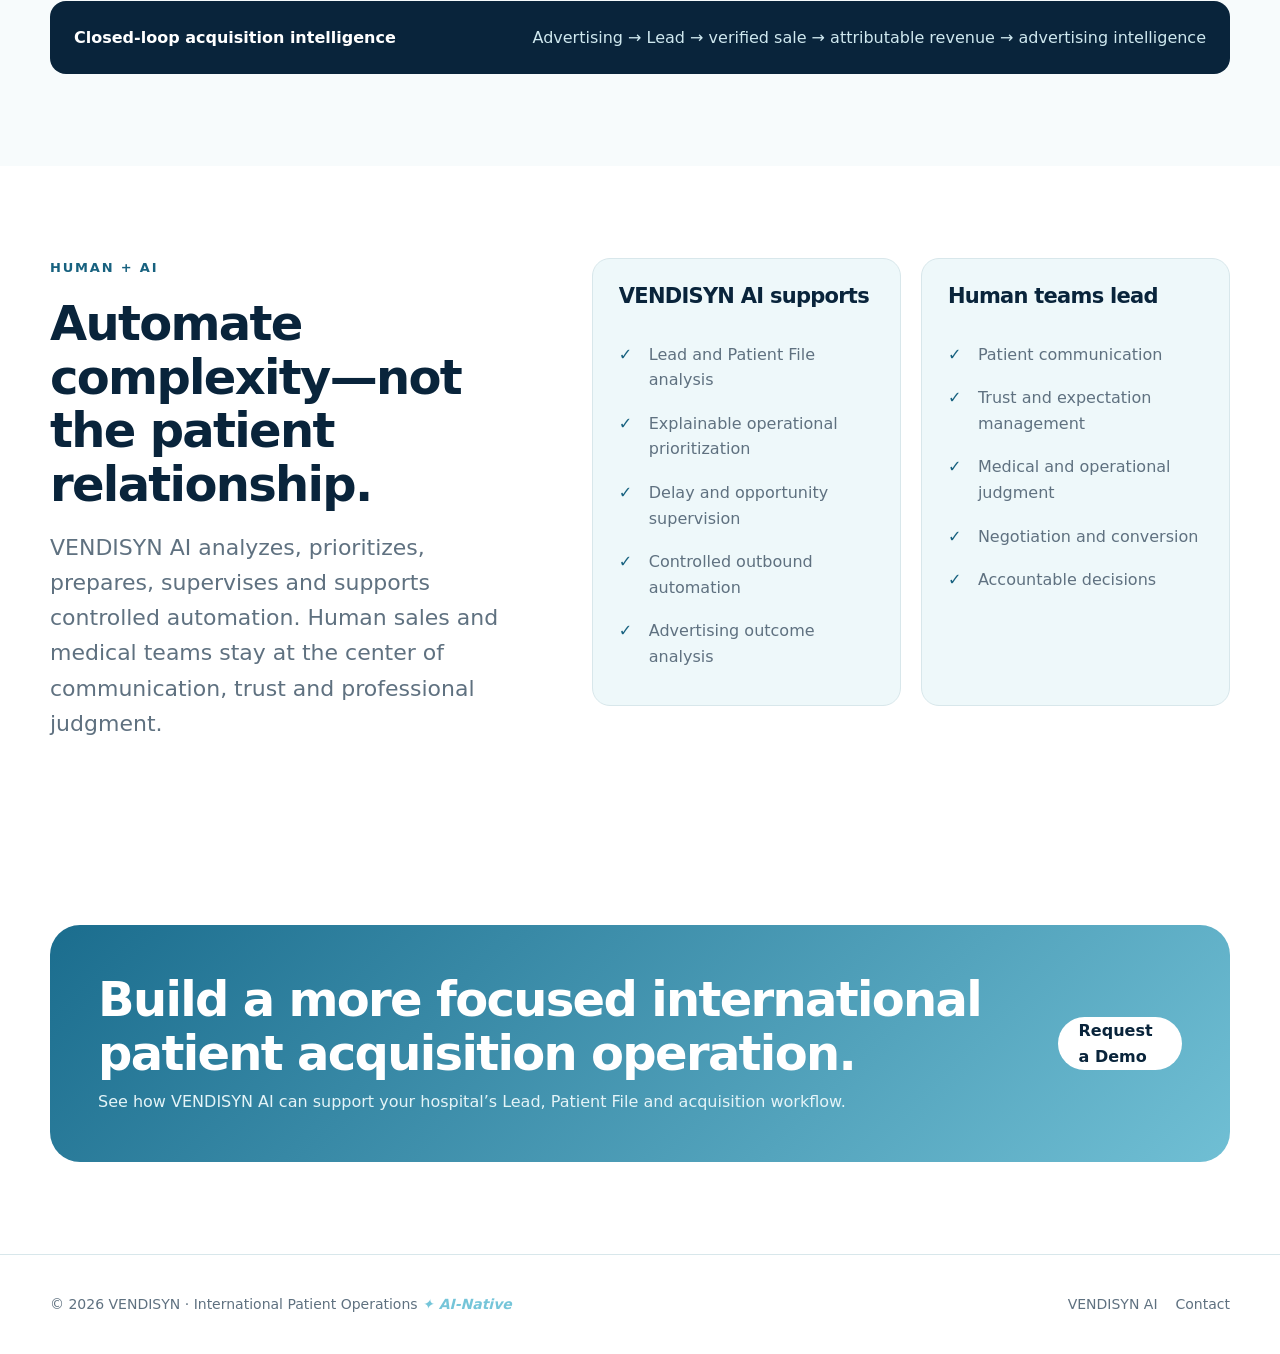
==== commit 0967fca9: "content: remove generic product explainer from AI pages" ====
--- a/ai-powered-patient-acquisition.html
+++ b/ai-powered-patient-acquisition.html
@@ -253,33 +253,6 @@
 </div>
 </section>
 
-  <section class="section soft entity-answers">
-<div class="container">
-<div class="section-head wide">
-<p class="eyebrow">VENDISYN EXPLAINED</p>
-<h2>Clear answers for hospitals evaluating patient acquisition platforms</h2>
-</div>
-<div class="grid-2">
-<article class="card">
-<h3>What is VENDISYN?</h3>
-<p>VENDISYN is an AI-native international patient operations and patient acquisition platform for hospitals and healthcare organizations.</p>
-</article>
-<article class="card">
-<h3>Who is VENDISYN designed for?</h3>
-<p>VENDISYN is designed for hospitals, international patient departments, healthcare groups and organizations managing international patient acquisition and pre-admission operations.</p>
-</article>
-<article class="card">
-<h3>What does VENDISYN do?</h3>
-<p>VENDISYN manages the pre-admission patient journey from Lead acquisition through sales, Medical Review, Pricing, Proposal, Prepayment, Appointment and HBYS Registration.</p>
-</article>
-<article class="card">
-<h3>How does VENDISYN use AI?</h3>
-<p>VENDISYN uses specialized decision-support capabilities for Lead analysis, Patient File analysis, advertising analysis, operational supervision, employee assistance and controlled outbound Lead qualification.</p>
-</article>
-</div>
-</div>
-</section>
-
   <section class="section">
 <div class="container cta">
 <div>
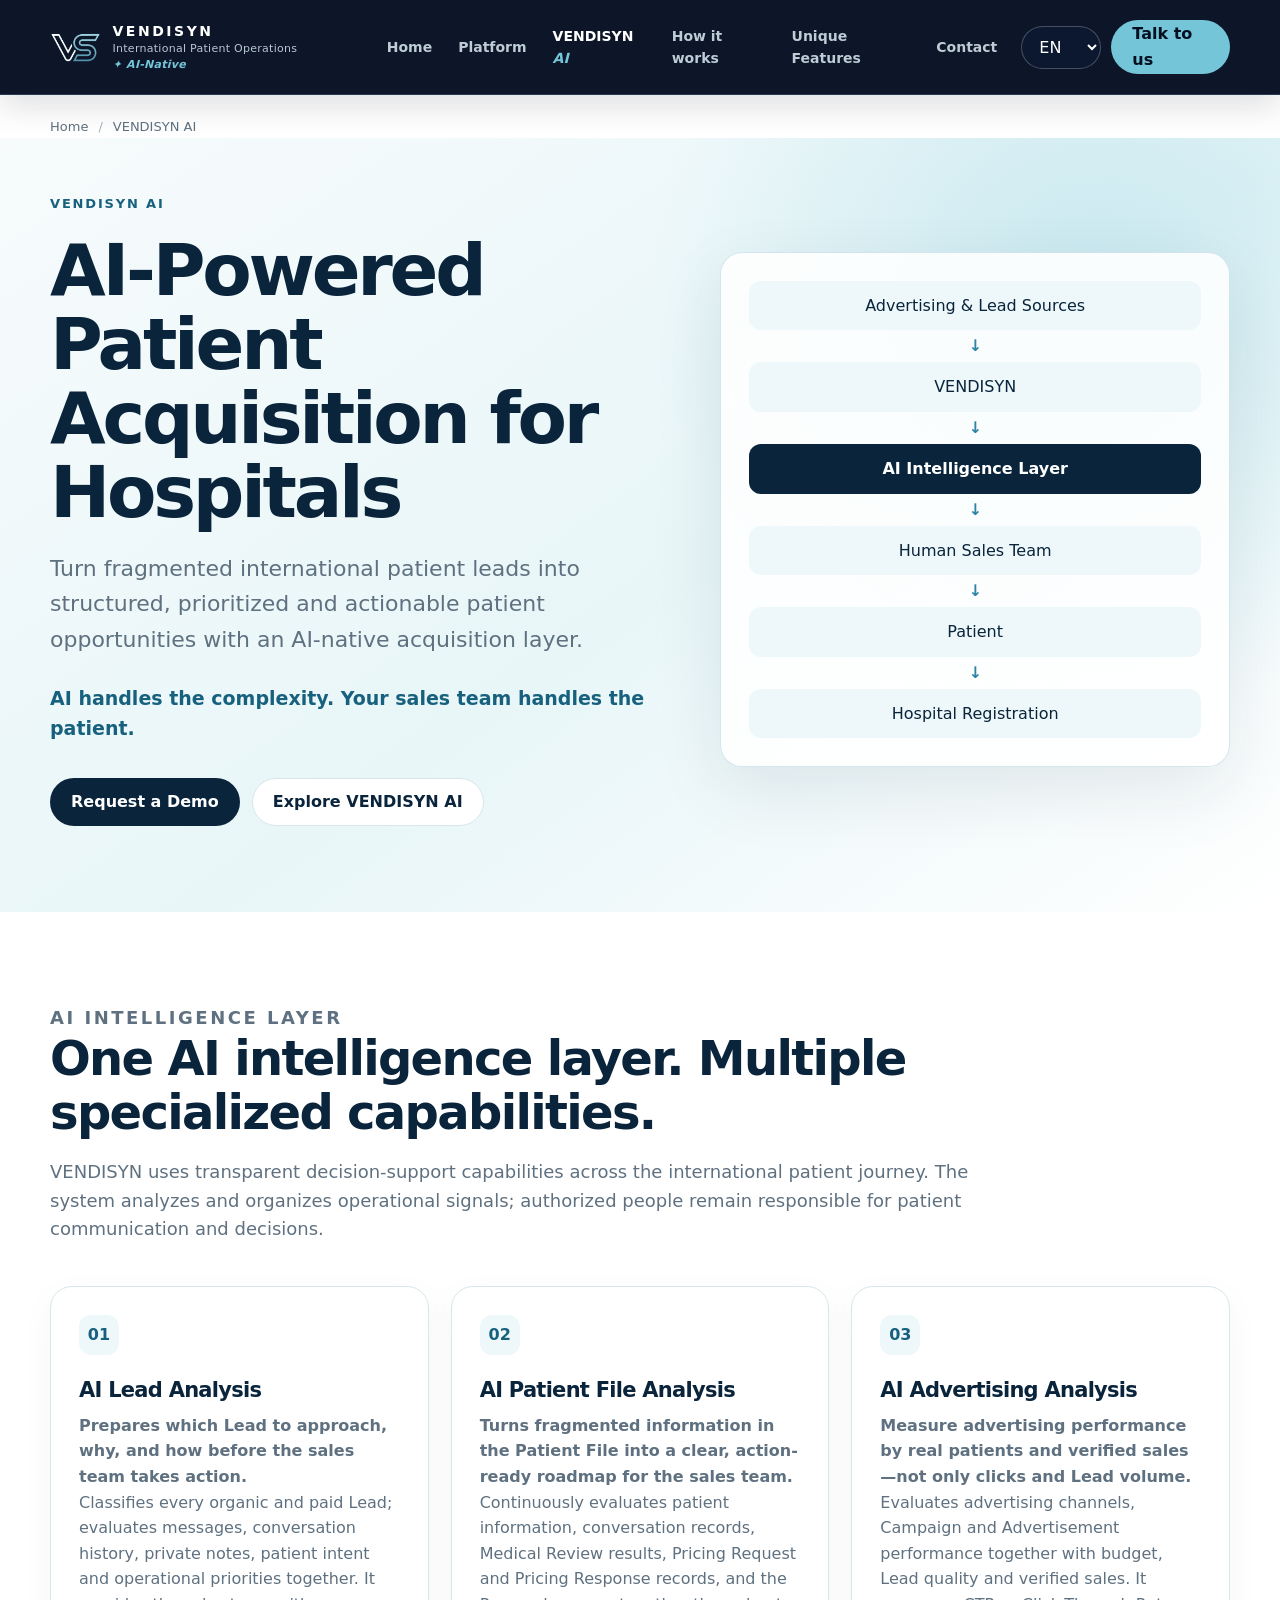
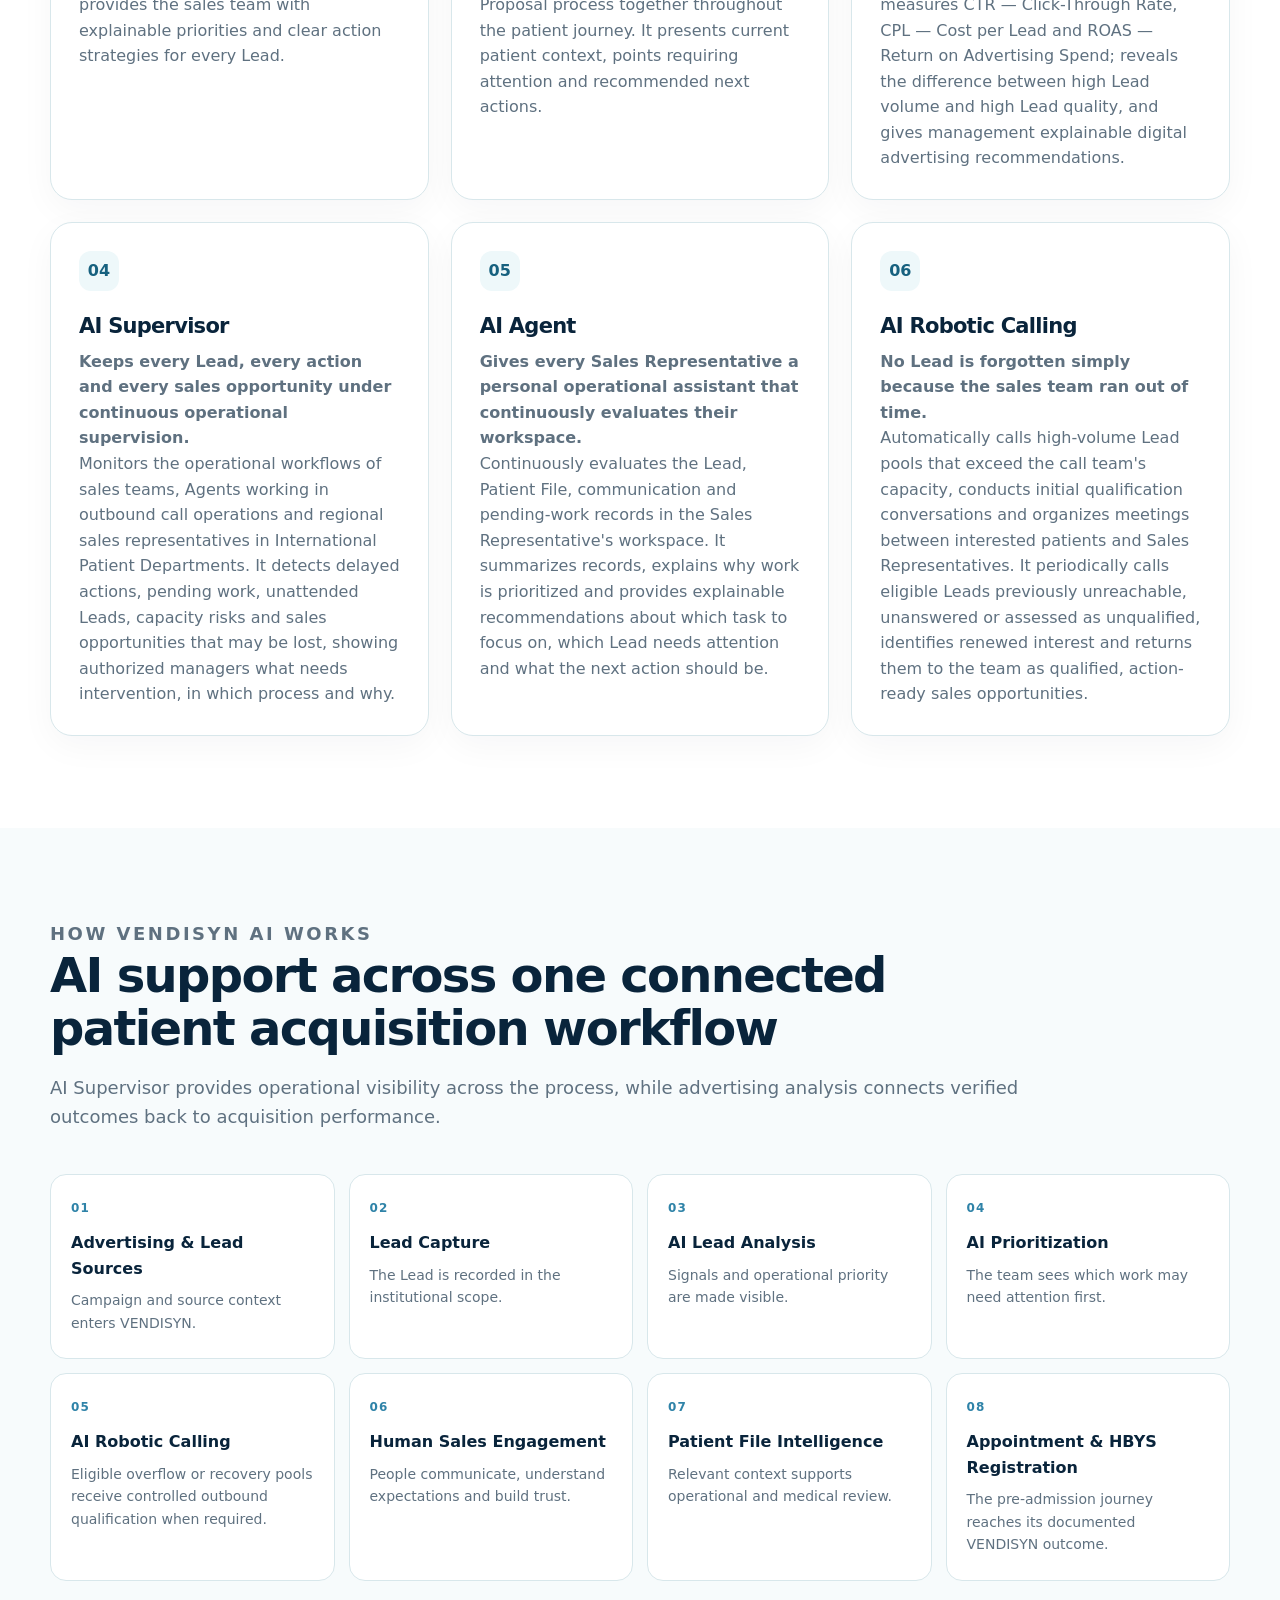
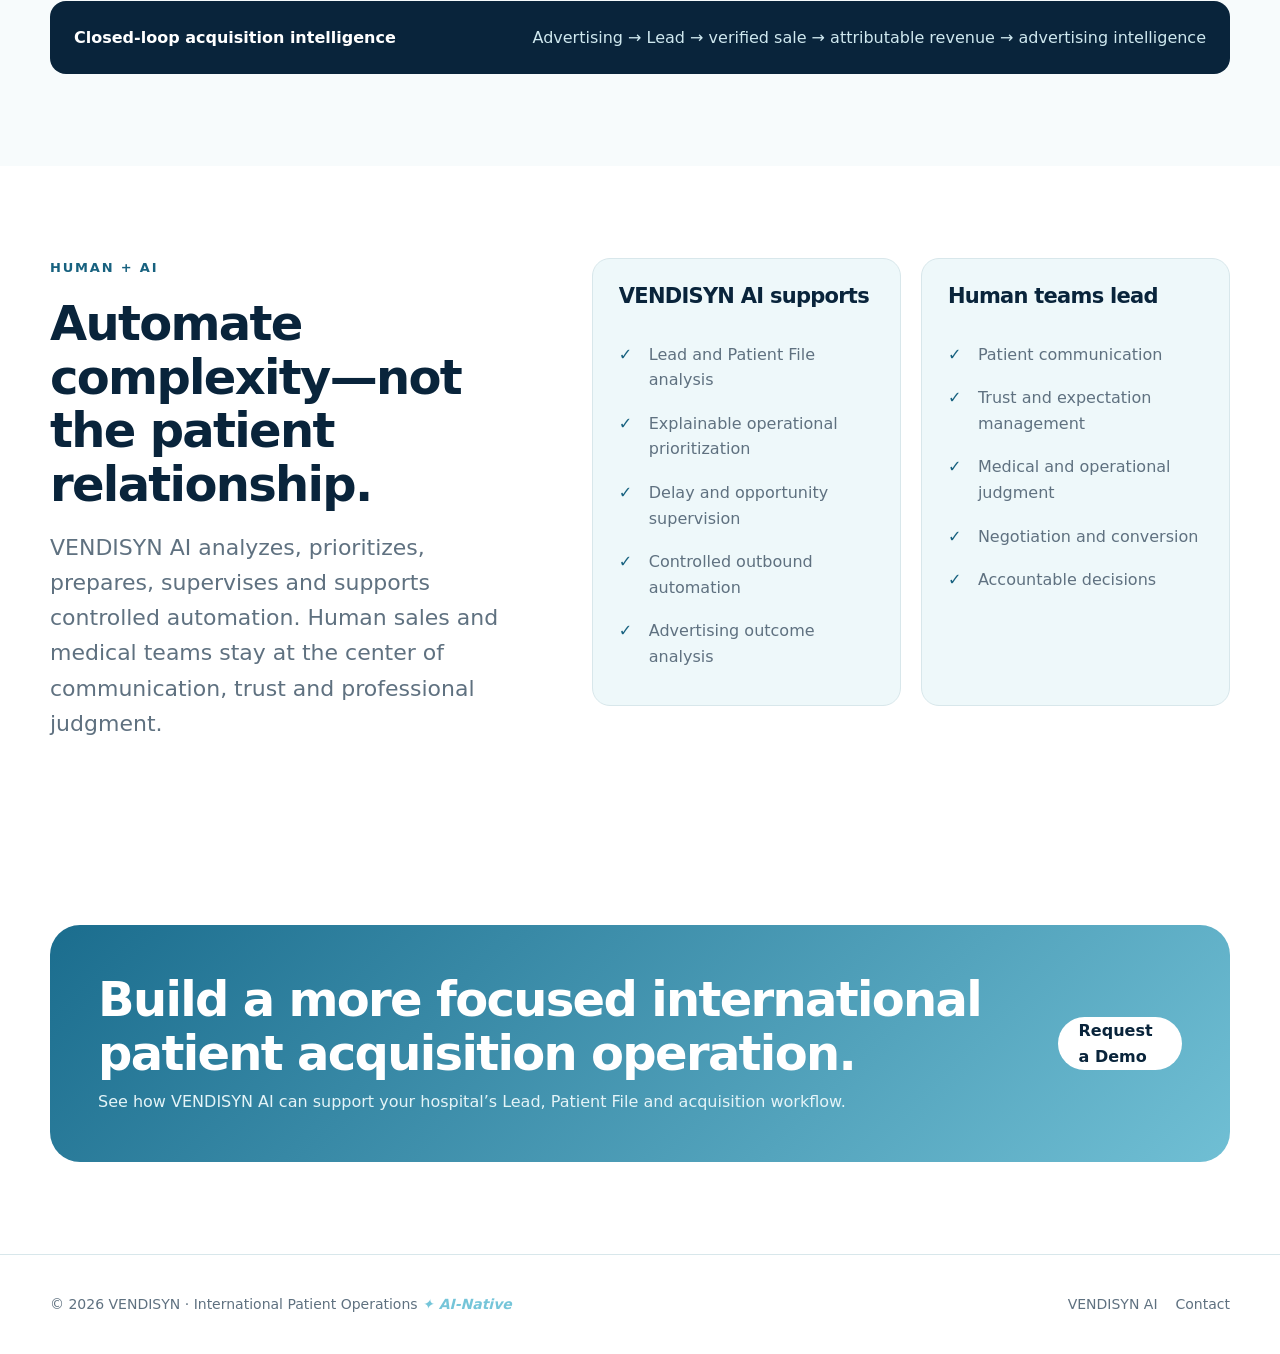
==== commit 58745ac5: "fix: correct English robotic calling label" ====
--- a/ai-powered-patient-acquisition.html
+++ b/ai-powered-patient-acquisition.html
@@ -165,7 +165,7 @@
 </article>
     <article class="card">
 <span class="number">06</span>
-<h3>AI Robotik Arama</h3>
+<h3>AI Robotic Calling</h3>
 <p><strong>No Lead is forgotten simply because the sales team ran out of time.</strong></p>
 <p>Automatically calls high-volume Lead pools that exceed the call team's capacity, conducts initial qualification conversations and organizes meetings between interested patients and Sales Representatives. It periodically calls eligible Leads previously unreachable, unanswered or assessed as unqualified, identifies renewed interest and returns them to the team as qualified, action-ready sales opportunities.</p>
 </article>
@@ -198,7 +198,7 @@
 <span>The team sees which work may need attention first.</span>
 </div>
 <div>
-<strong>Robotik Arama</strong>
+<strong>AI Robotic Calling</strong>
 <span>Eligible overflow or recovery pools receive controlled outbound qualification when required.</span>
 </div>
 <div>
